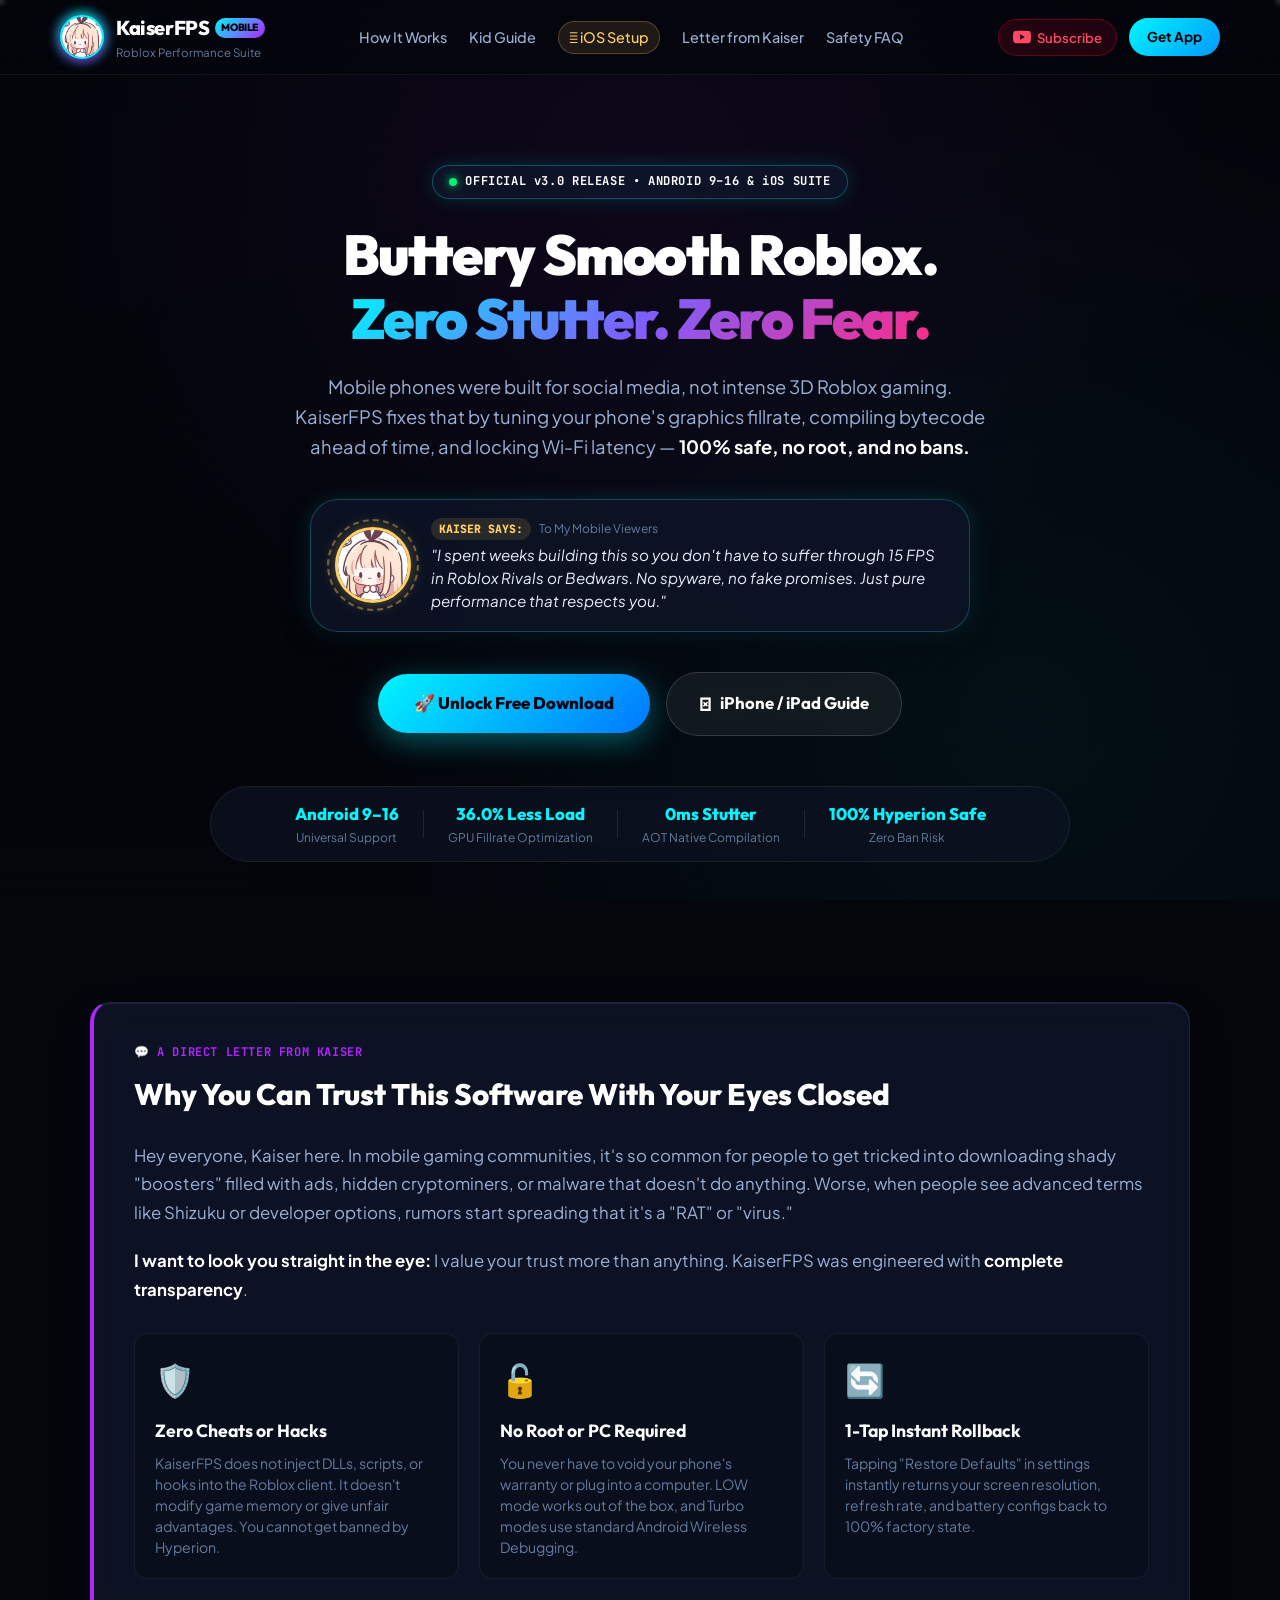
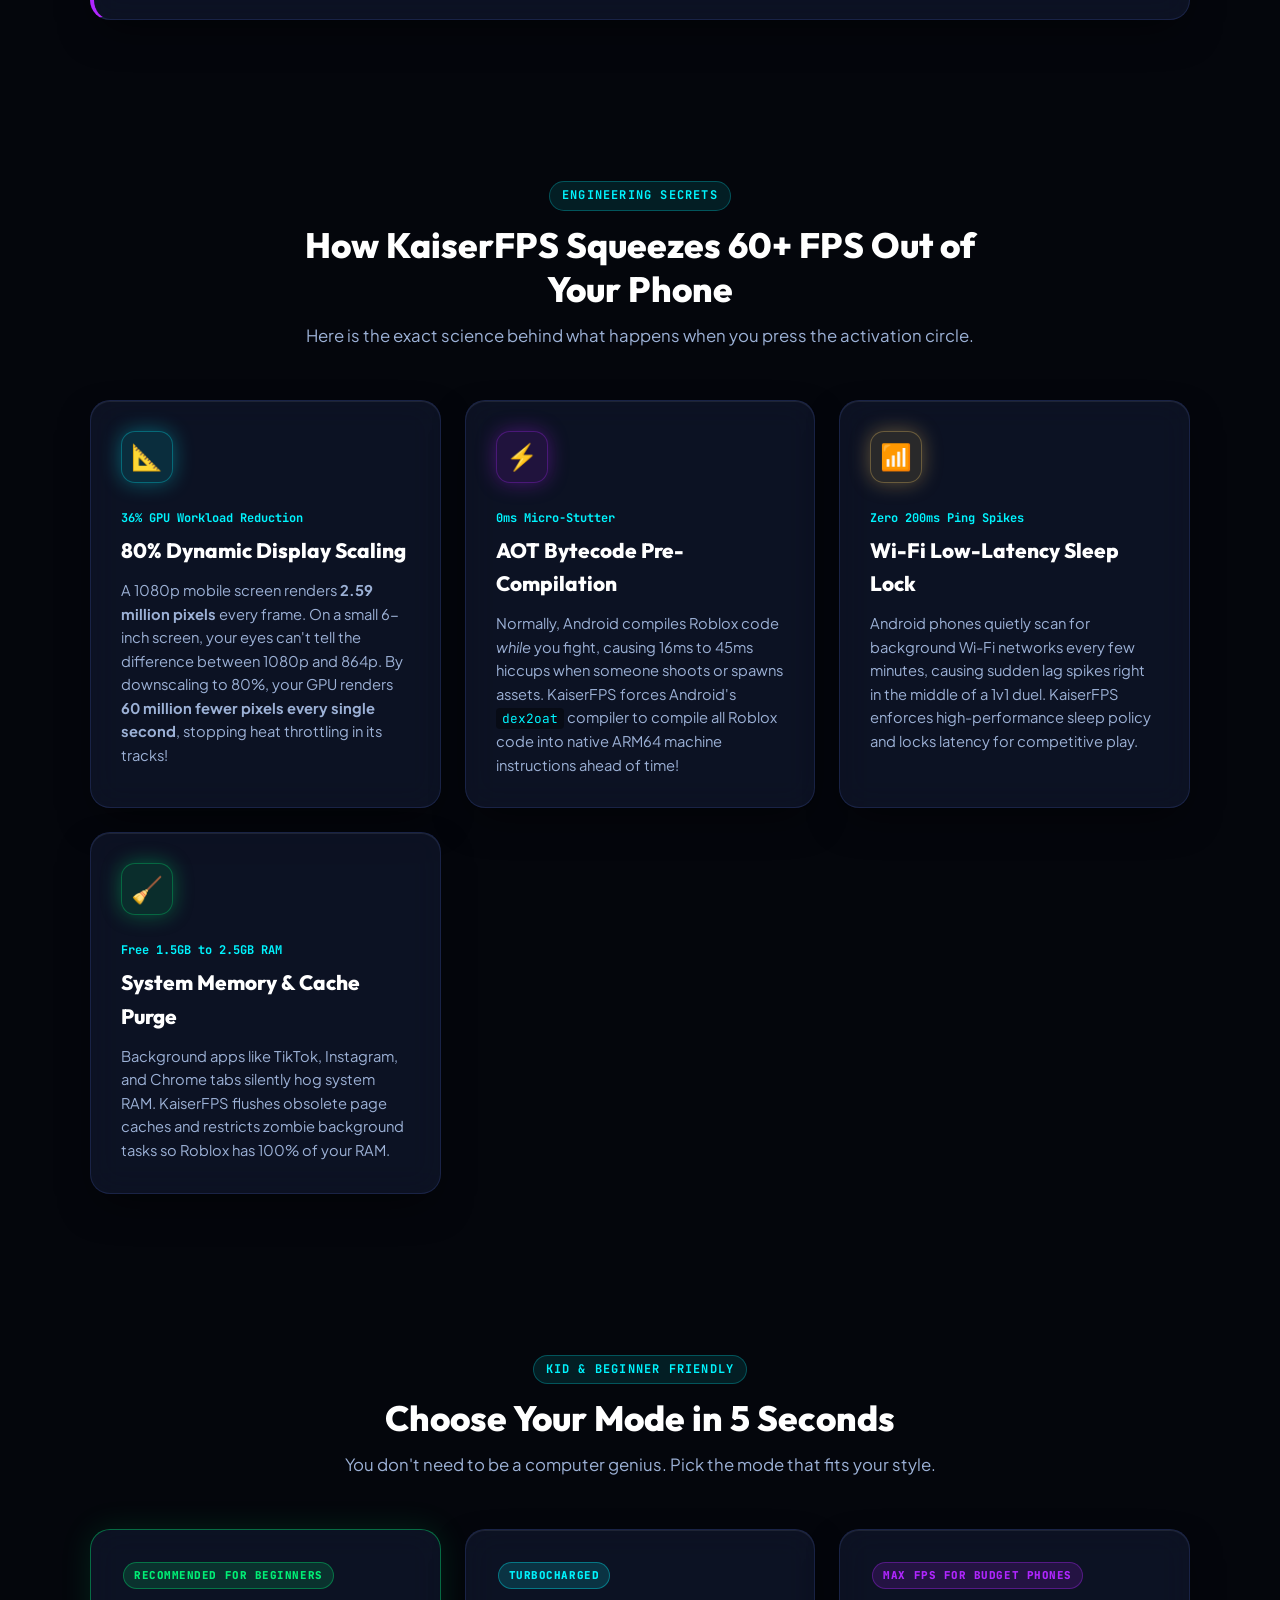
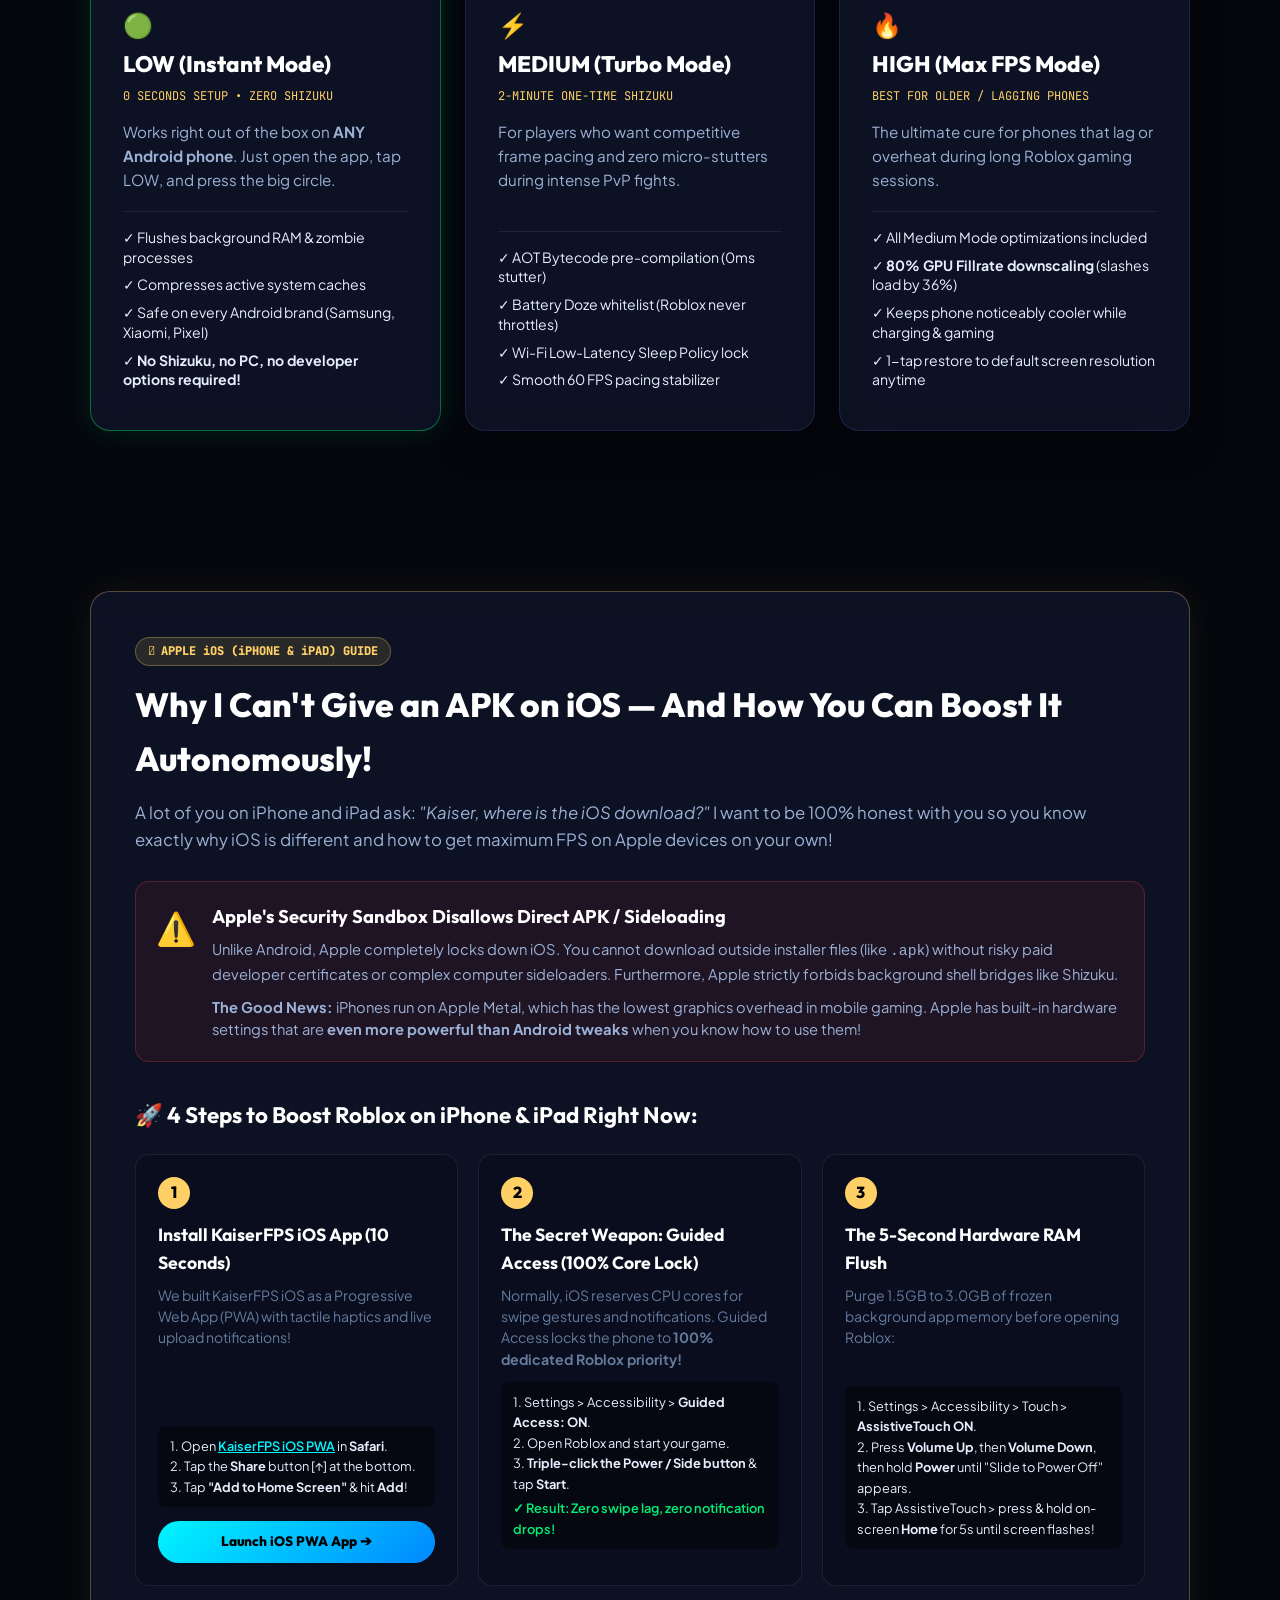
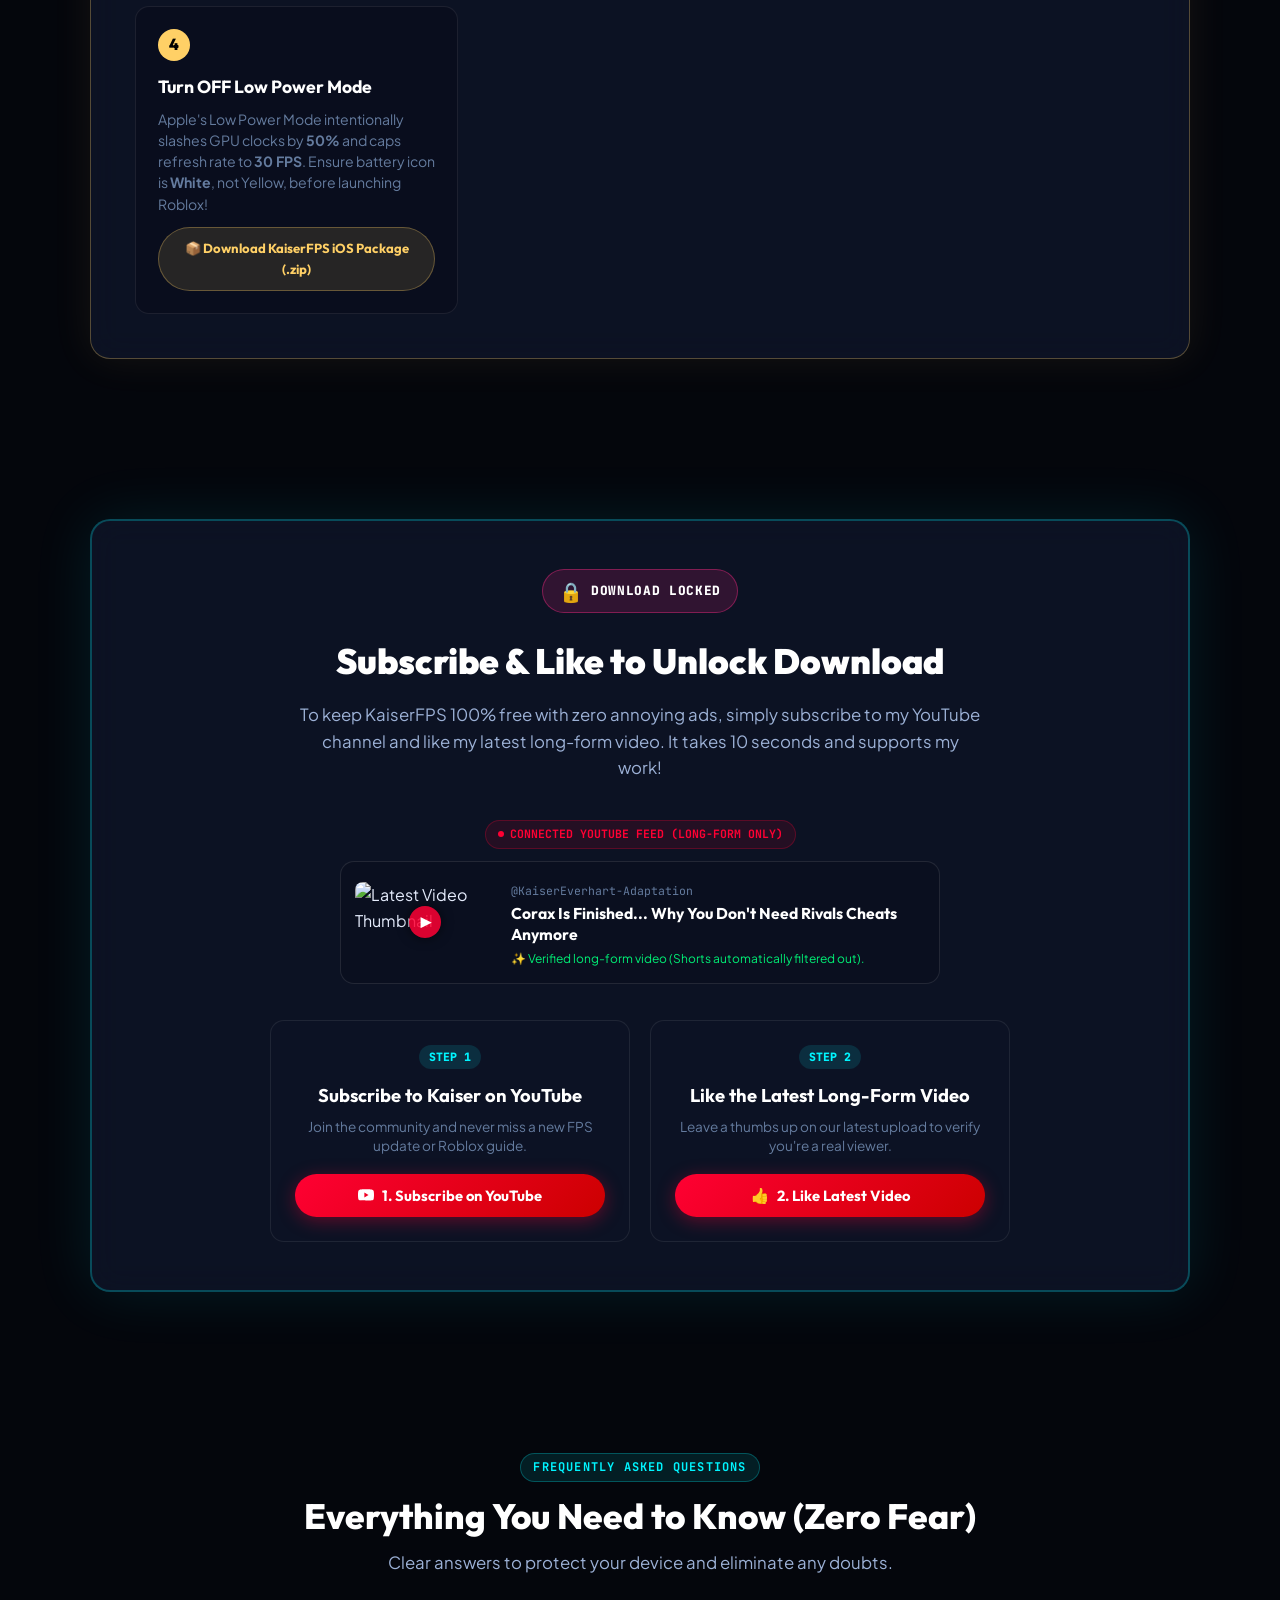
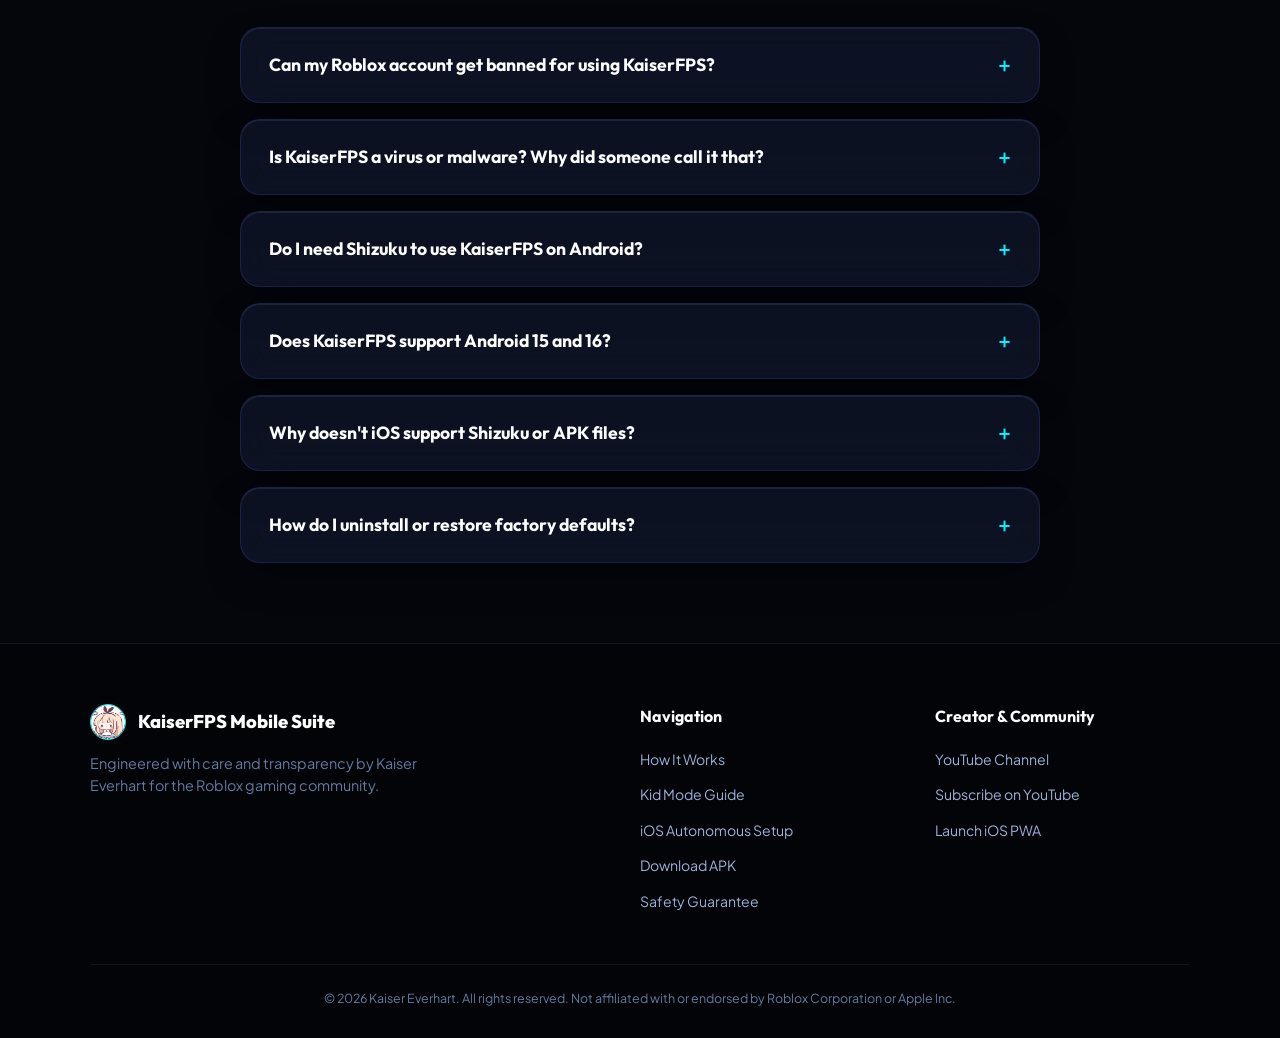
==== index.html @ 792b9fea "Add files via upload" ====
<!DOCTYPE html>
<html lang="en">
<head>
  <meta charset="UTF-8">
  <meta name="viewport" content="width=device-width, initial-scale=1.0, maximum-scale=1.0, user-scalable=no, viewport-fit=cover">
  <title>KaiserFPS — Ultimate Mobile Performance Suite for Roblox (Android & iOS)</title>
  
  <meta name="description" content="Safe, transparent mobile optimizer for Roblox players on Android (9-16) and iOS. Boost frame rates, eliminate micro-stutters, and play Roblox Rivals at smooth 60 FPS without bans or root.">
  <meta name="keywords" content="Roblox mobile optimizer, KaiserFPS, Roblox Rivals FPS boost, Shizuku Roblox, Android 16 FPS, iOS Guided Access Roblox, Roblox lag fix">
  <meta name="author" content="Kaiser Everhart">

  <!-- OpenGraph / Social Sharing -->
  <meta property="og:type" content="website">
  <meta property="og:title" content="KaiserFPS — Mobile Roblox Performance Suite">
  <meta property="og:description" content="Boost frame rates, slash GPU fillrate by 36%, and stop 200ms ping spikes. 100% Safe, No Bans, Android 9-16 & iOS.">
  <meta property="og:image" content="./assets/logo.png">

  <!-- Favicon & Icons -->
  <link rel="icon" type="image/png" href="./assets/logo.png">
  <link rel="apple-touch-icon" href="./assets/logo.png">

  <!-- Google Fonts: Outfit, Plus Jakarta Sans, JetBrains Mono -->
  <link rel="preconnect" href="https://fonts.googleapis.com">
  <link rel="preconnect" href="https://fonts.gstatic.com" crossorigin>
  <link href="https://fonts.googleapis.com/css2?family=JetBrains+Mono:wght@400;600;700&family=Outfit:wght@400;500;600;700;800;900&family=Plus+Jakarta+Sans:wght@400;500;600;700&display=swap" rel="stylesheet">

  <link rel="stylesheet" href="./style.css">
</head>
<body class="space-theme">

  <!-- Interactive Cosmic Canvas Starfield -->
  <canvas id="space-canvas"></canvas>

  <!-- Ambient Space Video Loop (Muted, Lightweight) -->
  <div class="space-video-container" aria-hidden="true">
    <video autoplay muted loop playsinline class="space-video-bg" id="spaceVideo">
      <source src="./assets/space-loop.mp4" type="video/mp4">
    </video>
    <div class="space-nebula-overlay"></div>
  </div>

  <!-- Header / Nav -->
  <header class="navbar" id="navbar">
    <div class="nav-container">
      <a href="#" class="brand-group">
        <div class="logo-wrapper">
          <img src="./assets/logo.png" alt="KaiserFPS Chibi Logo" class="brand-logo">
          <div class="logo-halo"></div>
        </div>
        <div class="brand-titles">
          <span class="brand-name">KaiserFPS<span class="brand-badge">MOBILE</span></span>
          <span class="brand-sub">Roblox Performance Suite</span>
        </div>
      </a>

      <nav class="nav-links">
        <a href="#how-it-works" class="nav-link">How It Works</a>
        <a href="#modes" class="nav-link">Kid Guide</a>
        <a href="#ios-guide" class="nav-link ios-nav-highlight"> iOS Setup</a>
        <a href="#letter" class="nav-link">Letter from Kaiser</a>
        <a href="#faq" class="nav-link">Safety FAQ</a>
      </nav>

      <div class="nav-actions">
        <a href="https://www.youtube.com/@KaiserEverhart-Adaptation?sub_confirmation=1" target="_blank" rel="noopener noreferrer" class="btn-sub-nav">
          <svg class="yt-icon" viewBox="0 0 24 24" width="18" height="18" fill="currentColor"><path d="M23.498 6.186a3.016 3.016 0 0 0-2.122-2.136C19.505 3.545 12 3.545 12 3.545s-7.505 0-9.377.505A3.017 3.017 0 0 0 .502 6.186C0 8.07 0 12 0 12s0 3.93.502 5.814a3.016 3.016 0 0 0 2.122 2.136c1.871.505 9.376.505 9.376.505s7.505 0 9.377-.505a3.015 3.015 0 0 0 2.122-2.136C24 15.93 24 12 24 12s0-3.93-.502-5.814zM9.545 15.568V8.432L15.818 12l-6.273 3.568z"/></svg>
          <span>Subscribe</span>
        </a>
        <a href="#download-gate" class="btn-nav-primary">Get App</a>
      </div>
    </div>
  </header>

  <!-- Hero Section -->
  <section class="hero-section">
    <div class="hero-container">
      
      <!-- Top Announcement Pill -->
      <div class="hero-pill-badge">
        <span class="pulsing-dot"></span>
        <span class="pill-text">OFFICIAL v3.0 RELEASE • ANDROID 9–16 &amp; iOS SUITE</span>
      </div>

      <!-- Main Heading -->
      <h1 class="hero-title">
        Buttery Smooth Roblox.<br>
        <span class="cosmic-text-gradient">Zero Stutter. Zero Fear.</span>
      </h1>

      <p class="hero-subtitle">
        Mobile phones were built for social media, not intense 3D Roblox gaming. KaiserFPS fixes that by tuning your phone's graphics fillrate, compiling bytecode ahead of time, and locking Wi-Fi latency — <strong>100% safe, no root, and no bans.</strong>
      </p>

      <!-- Mascot Card & Direct Speech Bubble -->
      <div class="mascot-hero-card">
        <div class="mascot-avatar-container">
          <img src="./assets/logo.png" alt="Kaiser Mascot Doodle" class="mascot-avatar-img">
          <div class="mascot-orbit-ring"></div>
        </div>
        <div class="mascot-speech-bubble">
          <div class="bubble-header">
            <span class="bubble-tag">KAISER SAYS:</span>
            <span class="bubble-meta">To My Mobile Viewers</span>
          </div>
          <p class="bubble-message">
            "I spent weeks building this so you don't have to suffer through 15 FPS in <em>Roblox Rivals</em> or <em>Bedwars</em>. No spyware, no fake promises. Just pure performance that respects you."
          </p>
        </div>
      </div>

      <!-- Hero Call-To-Actions -->
      <div class="hero-cta-group">
        <a href="#download-gate" class="btn-cosmic-primary" id="btnHeroUnlock">
          <span class="btn-shine"></span>
          <span class="btn-text">🚀 Unlock Free Download</span>
        </a>
        <a href="#ios-guide" class="btn-cosmic-secondary" id="btnHeroIosGuide">
          <span class="apple-icon"></span>
          <span class="btn-text">iPhone / iPad Guide</span>
        </a>
      </div>

      <!-- Live Telemetry Spec Bar -->
      <div class="telemetry-bar">
        <div class="telem-item">
          <span class="telem-val">Android 9–16</span>
          <span class="telem-lbl">Universal Support</span>
        </div>
        <div class="telem-sep"></div>
        <div class="telem-item">
          <span class="telem-val">36.0% Less Load</span>
          <span class="telem-lbl">GPU Fillrate Optimization</span>
        </div>
        <div class="telem-sep"></div>
        <div class="telem-item">
          <span class="telem-val">0ms Stutter</span>
          <span class="telem-lbl">AOT Native Compilation</span>
        </div>
        <div class="telem-sep"></div>
        <div class="telem-item">
          <span class="telem-val">100% Hyperion Safe</span>
          <span class="telem-lbl">Zero Ban Risk</span>
        </div>
      </div>

    </div>
  </section>

  <!-- Letter From Kaiser Section -->
  <section class="letter-section" id="letter">
    <div class="section-container">
      <div class="letter-card glass-panel">
        <div class="letter-header">
          <div class="letter-badge">💬 A DIRECT LETTER FROM KAISER</div>
          <h2>Why You Can Trust This Software With Your Eyes Closed</h2>
        </div>
        <div class="letter-body">
          <p>
            Hey everyone, Kaiser here. In mobile gaming communities, it's so common for people to get tricked into downloading shady "boosters" filled with ads, hidden cryptominers, or malware that doesn't do anything. Worse, when people see advanced terms like Shizuku or developer options, rumors start spreading that it's a "RAT" or "virus."
          </p>
          <p>
            <strong>I want to look you straight in the eye:</strong> I value your trust more than anything. KaiserFPS was engineered with <strong>complete transparency</strong>.
          </p>
          <div class="trust-grid">
            <div class="trust-box">
              <div class="trust-icon">🛡️</div>
              <h4>Zero Cheats or Hacks</h4>
              <p>KaiserFPS does not inject DLLs, scripts, or hooks into the Roblox client. It doesn't modify game memory or give unfair advantages. You cannot get banned by Hyperion.</p>
            </div>
            <div class="trust-box">
              <div class="trust-icon">🔓</div>
              <h4>No Root or PC Required</h4>
              <p>You never have to void your phone's warranty or plug into a computer. LOW mode works out of the box, and Turbo modes use standard Android Wireless Debugging.</p>
            </div>
            <div class="trust-box">
              <div class="trust-icon">🔄</div>
              <h4>1-Tap Instant Rollback</h4>
              <p>Tapping "Restore Defaults" in settings instantly returns your screen resolution, refresh rate, and battery configs back to 100% factory state.</p>
            </div>
          </div>
        </div>
      </div>
    </div>
  </section>

  <!-- How It Works Section -->
  <section class="how-section" id="how-it-works">
    <div class="section-container">
      <div class="section-header">
        <span class="section-tag">ENGINEERING SECRETS</span>
        <h2>How KaiserFPS Squeezes 60+ FPS Out of Your Phone</h2>
        <p class="section-desc">Here is the exact science behind what happens when you press the activation circle.</p>
      </div>

      <div class="features-grid">
        <!-- Feature 1 -->
        <div class="feature-card glass-panel">
          <div class="feature-icon-badge cyan-glow">📐</div>
          <div class="feature-content">
            <span class="feature-stat">36% GPU Workload Reduction</span>
            <h3>80% Dynamic Display Scaling</h3>
            <p>
              A 1080p mobile screen renders <strong>2.59 million pixels</strong> every frame. On a small 6-inch screen, your eyes can't tell the difference between 1080p and 864p. By downscaling to 80%, your GPU renders <strong>60 million fewer pixels every single second</strong>, stopping heat throttling in its tracks!
            </p>
          </div>
        </div>

        <!-- Feature 2 -->
        <div class="feature-card glass-panel">
          <div class="feature-icon-badge purple-glow">⚡</div>
          <div class="feature-content">
            <span class="feature-stat">0ms Micro-Stutter</span>
            <h3>AOT Bytecode Pre-Compilation</h3>
            <p>
              Normally, Android compiles Roblox code <em>while</em> you fight, causing 16ms to 45ms hiccups when someone shoots or spawns assets. KaiserFPS forces Android's <code>dex2oat</code> compiler to compile all Roblox code into native ARM64 machine instructions ahead of time!
            </p>
          </div>
        </div>

        <!-- Feature 3 -->
        <div class="feature-card glass-panel">
          <div class="feature-icon-badge gold-glow">📶</div>
          <div class="feature-content">
            <span class="feature-stat">Zero 200ms Ping Spikes</span>
            <h3>Wi-Fi Low-Latency Sleep Lock</h3>
            <p>
              Android phones quietly scan for background Wi-Fi networks every few minutes, causing sudden lag spikes right in the middle of a 1v1 duel. KaiserFPS enforces high-performance sleep policy and locks latency for competitive play.
            </p>
          </div>
        </div>

        <!-- Feature 4 -->
        <div class="feature-card glass-panel">
          <div class="feature-icon-badge green-glow">🧹</div>
          <div class="feature-content">
            <span class="feature-stat">Free 1.5GB to 2.5GB RAM</span>
            <h3>System Memory &amp; Cache Purge</h3>
            <p>
              Background apps like TikTok, Instagram, and Chrome tabs silently hog system RAM. KaiserFPS flushes obsolete page caches and restricts zombie background tasks so Roblox has 100% of your RAM.
            </p>
          </div>
        </div>
      </div>
    </div>
  </section>

  <!-- Kid & Beginner Friendly Mode Guide -->
  <section class="modes-section" id="modes">
    <div class="section-container">
      <div class="section-header">
        <span class="section-tag">KID &amp; BEGINNER FRIENDLY</span>
        <h2>Choose Your Mode in 5 Seconds</h2>
        <p class="section-desc">You don't need to be a computer genius. Pick the mode that fits your style.</p>
      </div>

      <div class="modes-grid">
        <!-- Low Mode -->
        <div class="mode-card glass-panel recommended-mode">
          <div class="mode-badge green-badge">RECOMMENDED FOR BEGINNERS</div>
          <div class="mode-header">
            <span class="mode-emoji">🟢</span>
            <h3>LOW (Instant Mode)</h3>
            <span class="mode-setup">0 SECONDS SETUP • ZERO SHIZUKU</span>
          </div>
          <p class="mode-summary">
            Works right out of the box on <strong>ANY Android phone</strong>. Just open the app, tap LOW, and press the big circle.
          </p>
          <ul class="mode-features">
            <li>✓ Flushes background RAM &amp; zombie processes</li>
            <li>✓ Compresses active system caches</li>
            <li>✓ Safe on every Android brand (Samsung, Xiaomi, Pixel)</li>
            <li>✓ <strong>No Shizuku, no PC, no developer options required!</strong></li>
          </ul>
        </div>

        <!-- Medium Mode -->
        <div class="mode-card glass-panel">
          <div class="mode-badge blue-badge">TURBOCHARGED</div>
          <div class="mode-header">
            <span class="mode-emoji">⚡</span>
            <h3>MEDIUM (Turbo Mode)</h3>
            <span class="mode-setup">2-MINUTE ONE-TIME SHIZUKU</span>
          </div>
          <p class="mode-summary">
            For players who want competitive frame pacing and zero micro-stutters during intense PvP fights.
          </p>
          <ul class="mode-features">
            <li>✓ AOT Bytecode pre-compilation (0ms stutter)</li>
            <li>✓ Battery Doze whitelist (Roblox never throttles)</li>
            <li>✓ Wi-Fi Low-Latency Sleep Policy lock</li>
            <li>✓ Smooth 60 FPS pacing stabilizer</li>
          </ul>
        </div>

        <!-- High Mode -->
        <div class="mode-card glass-panel">
          <div class="mode-badge purple-badge">MAX FPS FOR BUDGET PHONES</div>
          <div class="mode-header">
            <span class="mode-emoji">🔥</span>
            <h3>HIGH (Max FPS Mode)</h3>
            <span class="mode-setup">BEST FOR OLDER / LAGGING PHONES</span>
          </div>
          <p class="mode-summary">
            The ultimate cure for phones that lag or overheat during long Roblox gaming sessions.
          </p>
          <ul class="mode-features">
            <li>✓ All Medium Mode optimizations included</li>
            <li>✓ <strong>80% GPU Fillrate downscaling</strong> (slashes load by 36%)</li>
            <li>✓ Keeps phone noticeably cooler while charging &amp; gaming</li>
            <li>✓ 1-tap restore to default screen resolution anytime</li>
          </ul>
        </div>
      </div>
    </div>
  </section>

  <!-- iOS Autonomous Setup Section (Dedicated Guide) -->
  <section class="ios-section" id="ios-guide">
    <div class="section-container">
      <div class="ios-feature-card glass-panel">
        
        <div class="ios-header-group">
          <div class="ios-apple-badge">
            <span class="apple-logo-icon"></span>
            <span>APPLE iOS (iPHONE &amp; iPAD) GUIDE</span>
          </div>
          <h2>Why I Can't Give an APK on iOS — And How You Can Boost It Autonomously!</h2>
          <p class="ios-intro">
            A lot of you on iPhone and iPad ask: <em>"Kaiser, where is the iOS download?"</em> I want to be 100% honest with you so you know exactly why iOS is different and how to get maximum FPS on Apple devices on your own!
          </p>
        </div>

        <!-- The Truth About Apple Sandbox -->
        <div class="ios-truth-box">
          <div class="truth-icon">⚠️</div>
          <div class="truth-text">
            <h4>Apple's Security Sandbox Disallows Direct APK / Sideloading</h4>
            <p>
              Unlike Android, Apple completely locks down iOS. You cannot download outside installer files (like <code>.apk</code>) without risky paid developer certificates or complex computer sideloaders. Furthermore, Apple strictly forbids background shell bridges like Shizuku.
            </p>
            <p>
              <strong>The Good News:</strong> iPhones run on Apple Metal, which has the lowest graphics overhead in mobile gaming. Apple has built-in hardware settings that are <strong>even more powerful than Android tweaks</strong> when you know how to use them!
            </p>
          </div>
        </div>

        <!-- Autonomous Steps -->
        <div class="ios-steps-container">
          <h3 class="ios-steps-title">🚀 4 Steps to Boost Roblox on iPhone &amp; iPad Right Now:</h3>
          
          <div class="ios-steps-grid">
            
            <!-- Step 1: Install PWA -->
            <div class="ios-step-card">
              <div class="step-num">1</div>
              <h4>Install KaiserFPS iOS App (10 Seconds)</h4>
              <p>We built KaiserFPS iOS as a Progressive Web App (PWA) with tactile haptics and live upload notifications!</p>
              <div class="safari-instruction">
                <span>1. Open <a href="./ios/index.html" target="_blank" class="pwa-link">KaiserFPS iOS PWA</a> in <strong>Safari</strong>.</span><br>
                <span>2. Tap the <strong>Share</strong> button <span class="share-icon">[↑]</span> at the bottom.</span><br>
                <span>3. Tap <strong>"Add to Home Screen"</strong> &amp; hit <strong>Add</strong>!</span>
              </div>
              <a href="./ios/index.html" target="_blank" class="btn-ios-pwa">Launch iOS PWA App ➔</a>
            </div>

            <!-- Step 2: Guided Access Secret -->
            <div class="ios-step-card">
              <div class="step-num">2</div>
              <h4>The Secret Weapon: Guided Access (100% Core Lock)</h4>
              <p>
                Normally, iOS reserves CPU cores for swipe gestures and notifications. Guided Access locks the phone to <strong>100% dedicated Roblox priority!</strong>
              </p>
              <div class="safari-instruction">
                <span>1. Settings &gt; Accessibility &gt; <strong>Guided Access: ON</strong>.</span><br>
                <span>2. Open Roblox and start your game.</span><br>
                <span>3. <strong>Triple-click the Power / Side button</strong> &amp; tap <strong>Start</strong>.</span><br>
                <span class="highlight-green">✓ Result: Zero swipe lag, zero notification drops!</span>
              </div>
            </div>

            <!-- Step 3: 5-Second RAM Flush -->
            <div class="ios-step-card">
              <div class="step-num">3</div>
              <h4>The 5-Second Hardware RAM Flush</h4>
              <p>Purge 1.5GB to 3.0GB of frozen background app memory before opening Roblox:</p>
              <div class="safari-instruction">
                <span>1. Settings &gt; Accessibility &gt; Touch &gt; <strong>AssistiveTouch ON</strong>.</span><br>
                <span>2. Press <strong>Volume Up</strong>, then <strong>Volume Down</strong>, then hold <strong>Power</strong> until "Slide to Power Off" appears.</span><br>
                <span>3. Tap AssistiveTouch &gt; press &amp; hold on-screen <strong>Home</strong> for 5s until screen flashes!</span>
              </div>
            </div>

            <!-- Step 4: Turn OFF Low Power Mode -->
            <div class="ios-step-card">
              <div class="step-num">4</div>
              <h4>Turn OFF Low Power Mode</h4>
              <p>
                Apple's Low Power Mode intentionally slashes GPU clocks by <strong>50%</strong> and caps refresh rate to <strong>30 FPS</strong>. Ensure battery icon is <strong>White</strong>, not Yellow, before launching Roblox!
              </p>
              <a href="./downloads/kaiserFPS-iOS.zip" class="btn-ios-zip" download>
                <span>📦 Download KaiserFPS iOS Package (.zip)</span>
              </a>
            </div>

          </div>
        </div>

      </div>
    </div>
  </section>

  <!-- Subscribe-to-Unlock Download Gateway -->
  <section class="gateway-section" id="download-gate">
    <div class="section-container">
      
      <div class="gateway-wrapper glass-panel">
        
        <div class="gateway-header">
          <div class="lock-indicator" id="lockIndicator">
            <span class="lock-icon" id="lockIcon">🔒</span>
            <span class="lock-status" id="lockStatusText">DOWNLOAD LOCKED</span>
          </div>
          <h2>Subscribe &amp; Like to Unlock Download</h2>
          <p class="gateway-subtitle">
            To keep KaiserFPS 100% free with zero annoying ads, simply subscribe to my YouTube channel and like my latest long-form video. It takes 10 seconds and supports my work!
          </p>
        </div>

        <!-- Dynamic Latest Video Showcase Card -->
        <div class="latest-video-widget">
          <div class="widget-badge">
            <span class="live-dot"></span>
            <span>CONNECTED YOUTUBE FEED (LONG-FORM ONLY)</span>
          </div>
          
          <div class="video-preview-card" id="videoPreviewCard">
            <div class="video-thumb-container">
              <img src="https://i4.ytimg.com/vi/OUNl81bv4f0/hqdefault.jpg" alt="Latest Video Thumbnail" class="video-thumb-img" id="featuredVideoThumb">
              <div class="play-overlay-icon">▶</div>
            </div>
            <div class="video-details">
              <span class="video-channel-tag">@KaiserEverhart-Adaptation</span>
              <h3 class="video-title-text" id="featuredVideoTitle">
                Corax Is Finished... Why You Don't Need Rivals Cheats Anymore
              </h3>
              <p class="video-note">
                ✨ Verified long-form video (Shorts automatically filtered out).
              </p>
            </div>
          </div>
        </div>

        <!-- 2-Step Action Gateway -->
        <div class="unlock-steps-grid">
          
          <!-- Step 1: Subscribe -->
          <div class="unlock-step-box" id="stepSubBox">
            <div class="step-badge">STEP 1</div>
            <h4>Subscribe to Kaiser on YouTube</h4>
            <p>Join the community and never miss a new FPS update or Roblox guide.</p>
            <button class="btn-step-action" id="btnActionSubscribe">
              <svg class="yt-icon" viewBox="0 0 24 24" width="16" height="16" fill="currentColor"><path d="M23.498 6.186a3.016 3.016 0 0 0-2.122-2.136C19.505 3.545 12 3.545 12 3.545s-7.505 0-9.377.505A3.017 3.017 0 0 0 .502 6.186C0 8.07 0 12 0 12s0 3.93.502 5.814a3.016 3.016 0 0 0 2.122 2.136c1.871.505 9.376.505 9.376.505s7.505 0 9.377-.505a3.015 3.015 0 0 0 2.122-2.136C24 15.93 24 12 24 12s0-3.93-.502-5.814zM9.545 15.568V8.432L15.818 12l-6.273 3.568z"/></svg>
              <span class="btn-label" id="lblSub">1. Subscribe on YouTube</span>
            </button>
          </div>

          <!-- Step 2: Like Video -->
          <div class="unlock-step-box" id="stepLikeBox">
            <div class="step-badge">STEP 2</div>
            <h4>Like the Latest Long-Form Video</h4>
            <p>Leave a thumbs up on our latest upload to verify you're a real viewer.</p>
            <button class="btn-step-action" id="btnActionLike">
              <span class="like-thumb">👍</span>
              <span class="btn-label" id="lblLike">2. Like Latest Video</span>
            </button>
          </div>

        </div>

        <!-- Unlocked Content Container (Hidden until unlocked) -->
        <div class="unlocked-downloads-area" id="unlockedArea">
          
          <div class="unlocked-celebration-banner">
            <span class="party-emoji">🎉</span>
            <div class="banner-text">
              <h3>ACCESS GRANTED! THANK YOU FOR SUPPORTING KAISER</h3>
              <p>Choose your device below to download or launch KaiserFPS:</p>
            </div>
          </div>

          <div class="download-cards-grid">
            
            <!-- Android Card -->
            <div class="platform-dl-card android-card">
              <div class="platform-header">
                <span class="platform-icon">🤖</span>
                <div class="platform-title-group">
                  <h4>KaiserFPS for Android</h4>
                  <span class="platform-meta">v3.0.0 • APK (16.8 MB) • Android 9–16</span>
                </div>
              </div>
              <p class="platform-desc">
                Universal package with built-in LOW (Instant), MEDIUM (Turbo), and HIGH (36% Fillrate Downscale) modes.
              </p>
              <div class="dl-actions">
                <a href="./downloads/kaiserFPS.apk" download class="btn-download-primary" id="btnDownloadAndroid">
                  <span>⬇️ Download kaiserFPS.apk (16.8 MB)</span>
                </a>
              </div>
              <div class="quick-install-note">
                <span>💡 <strong>Tip:</strong> Tap file to install &gt; Select LOW mode &gt; Hit circle button to play!</span>
              </div>
            </div>

            <!-- iOS Card -->
            <div class="platform-dl-card ios-card">
              <div class="platform-header">
                <span class="platform-icon"></span>
                <div class="platform-title-group">
                  <h4>KaiserFPS for Apple iOS</h4>
                  <span class="platform-meta">PWA + Guided Access Suite • iPhone &amp; iPad</span>
                </div>
              </div>
              <p class="platform-desc">
                Install as a full-screen native app via Safari, or download the full zip package with guides and FFlags.
              </p>
              <div class="dl-actions-stacked">
                <a href="./ios/index.html" target="_blank" class="btn-download-secondary" id="btnLaunchIosPwa">
                  <span>📲 Launch KaiserFPS iOS (Add to Home Screen)</span>
                </a>
                <a href="./downloads/kaiserFPS-iOS.zip" download class="btn-download-tertiary" id="btnDownloadIosZip">
                  <span>📦 Download kaiserFPS-iOS.zip (2.37 MB)</span>
                </a>
              </div>
              <div class="quick-install-note">
                <span>💡 <strong>Tip:</strong> Check our <a href="#ios-guide">iOS Guide above</a> for Guided Access 100% Core Lock!</span>
              </div>
            </div>

          </div>

        </div>

      </div>

    </div>
  </section>

  <!-- Safety & Anti-Ban FAQ -->
  <section class="faq-section" id="faq">
    <div class="section-container">
      <div class="section-header">
        <span class="section-tag">FREQUENTLY ASKED QUESTIONS</span>
        <h2>Everything You Need to Know (Zero Fear)</h2>
        <p class="section-desc">Clear answers to protect your device and eliminate any doubts.</p>
      </div>

      <div class="faq-accordion">
        
        <div class="faq-item glass-panel">
          <button class="faq-question" aria-expanded="false">
            <span>Can my Roblox account get banned for using KaiserFPS?</span>
            <span class="faq-arrow">+</span>
          </button>
          <div class="faq-answer">
            <p>
              <strong>100% NO.</strong> Roblox's Hyperion anti-cheat only monitors the memory and binary of the Roblox client itself. KaiserFPS <strong>never injects code, DLLs, or hooks into Roblox</strong>. It only adjusts operating-system level screen resolution, process priorities, and Wi-Fi latency sleep policies. It is completely safe.
            </p>
          </div>
        </div>

        <div class="faq-item glass-panel">
          <button class="faq-question" aria-expanded="false">
            <span>Is KaiserFPS a virus or malware? Why did someone call it that?</span>
            <span class="faq-arrow">+</span>
          </button>
          <div class="faq-answer">
            <p>
              <strong>Zero malware, zero viruses.</strong> In the cheating/gaming scene, competitors often try to scare people with false rumors. KaiserFPS is completely free, transparent, and built with clean open code. It has zero hidden miners, zero trackers, and zero network backdoors.
            </p>
          </div>
        </div>

        <div class="faq-item glass-panel">
          <button class="faq-question" aria-expanded="false">
            <span>Do I need Shizuku to use KaiserFPS on Android?</span>
            <span class="faq-arrow">+</span>
          </button>
          <div class="faq-answer">
            <p>
              <strong>No!</strong> LOW Mode is our Zero-Setup Instant Mode. It runs out of the box on ANY Android phone without Shizuku, without developer options, and without cables. Shizuku is only needed if you want the extra boost of MEDIUM or HIGH modes.
            </p>
          </div>
        </div>

        <div class="faq-item glass-panel">
          <button class="faq-question" aria-expanded="false">
            <span>Does KaiserFPS support Android 15 and 16?</span>
            <span class="faq-arrow">+</span>
          </button>
          <div class="faq-answer">
            <p>
              <strong>Yes!</strong> KaiserFPS is optimized for Android 9 through Android 15 and the new Android 16 developer preview. It works seamlessly across Samsung OneUI, Xiaomi HyperOS, OnePlus OxygenOS, and Google Pixel.
            </p>
          </div>
        </div>

        <div class="faq-item glass-panel">
          <button class="faq-question" aria-expanded="false">
            <span>Why doesn't iOS support Shizuku or APK files?</span>
            <span class="faq-arrow">+</span>
          </button>
          <div class="faq-answer">
            <p>
              Apple's iOS is a closed sandbox that disallows outside app installation without certificates and forbids shell processes. However, as explained in our <a href="#ios-guide">iOS Guide</a>, using Apple's built-in <strong>Guided Access</strong> and <strong>Hardware RAM Flush</strong> actually gives your iPhone or iPad 100% dedicated GPU priority!
            </p>
          </div>
        </div>

        <div class="faq-item glass-panel">
          <button class="faq-question" aria-expanded="false">
            <span>How do I uninstall or restore factory defaults?</span>
            <span class="faq-arrow">+</span>
          </button>
          <div class="faq-answer">
            <p>
              Simply tap the big circle button again inside the app to toggle it INACTIVE, or open Settings and tap <strong>"RESTORE STOCK DEFAULTS"</strong>. If you uninstall the app, your phone remains completely normal.
            </p>
          </div>
        </div>

      </div>
    </div>
  </section>

  <!-- Footer -->
  <footer class="footer">
    <div class="footer-container">
      <div class="footer-brand">
        <div class="footer-logo-row">
          <img src="./assets/logo.png" alt="Kaiser Mascot" class="footer-logo">
          <span class="footer-title">KaiserFPS Mobile Suite</span>
        </div>
        <p class="footer-bio">
          Engineered with care and transparency by Kaiser Everhart for the Roblox gaming community.
        </p>
      </div>

      <div class="footer-links-group">
        <h4>Navigation</h4>
        <ul>
          <li><a href="#how-it-works">How It Works</a></li>
          <li><a href="#modes">Kid Mode Guide</a></li>
          <li><a href="#ios-guide">iOS Autonomous Setup</a></li>
          <li><a href="#download-gate">Download APK</a></li>
          <li><a href="#faq">Safety Guarantee</a></li>
        </ul>
      </div>

      <div class="footer-links-group">
        <h4>Creator &amp; Community</h4>
        <ul>
          <li><a href="https://www.youtube.com/@KaiserEverhart-Adaptation" target="_blank" rel="noopener noreferrer">YouTube Channel</a></li>
          <li><a href="https://www.youtube.com/@KaiserEverhart-Adaptation?sub_confirmation=1" target="_blank" rel="noopener noreferrer">Subscribe on YouTube</a></li>
          <li><a href="./ios/index.html" target="_blank">Launch iOS PWA</a></li>
        </ul>
      </div>
    </div>

    <div class="footer-bottom">
      <p>© 2026 Kaiser Everhart. All rights reserved. Not affiliated with or endorsed by Roblox Corporation or Apple Inc.</p>
    </div>
  </footer>

  <!-- Scripts -->
  <script src="./kaiser-config.js"></script>
  <script src="./app.js"></script>
</body>
</html>
---- style.css ----
/* ===================================================================
   KAISERFPS MOBILE — DEEP SPACE COSMIC THEME & DESIGN SYSTEM
   =================================================================== */

:root {
  /* Cosmic Color Palette */
  --space-void: #04060c;
  --space-deep: #080d1a;
  --space-surface: rgba(14, 21, 38, 0.72);
  --space-surface-hover: rgba(22, 33, 58, 0.85);
  --space-card: rgba(18, 26, 48, 0.65);
  --space-card-border: rgba(99, 133, 255, 0.16);
  --space-card-border-glow: rgba(0, 245, 255, 0.4);

  /* Accents */
  --cyan-neon: #00f5ff;
  --cyan-glow: rgba(0, 245, 255, 0.35);
  --purple-cosmic: #b026ff;
  --purple-glow: rgba(176, 38, 255, 0.35);
  --gold-star: #ffd066;
  --gold-glow: rgba(255, 208, 102, 0.35);
  --green-emerald: #00f076;
  --green-glow: rgba(0, 240, 118, 0.35);
  --pink-supernova: #ff2a85;
  --yt-red: #ff0033;
  --yt-red-gradient: linear-gradient(135deg, #ff0033 0%, #cc0000 100%);

  /* Text */
  --text-pure: #ffffff;
  --text-primary: #e6edfd;
  --text-secondary: #9cb1d6;
  --text-muted: #647b9e;

  /* Typography */
  --font-heading: 'Outfit', sans-serif;
  --font-body: 'Plus Jakarta Sans', sans-serif;
  --font-mono: 'JetBrains Mono', monospace;

  /* Geometry */
  --radius-sm: 8px;
  --radius-md: 14px;
  --radius-lg: 20px;
  --radius-xl: 28px;
  --radius-pill: 9999px;

  /* Glass Transitions */
  --transition-fast: 0.2s cubic-bezier(0.16, 1, 0.3, 1);
  --transition-smooth: 0.35s cubic-bezier(0.16, 1, 0.3, 1);
}

/* Base Reset */
*, *::before, *::after {
  box-sizing: border-box;
  margin: 0;
  padding: 0;
}

html {
  scroll-behavior: smooth;
  font-family: var(--font-body);
  background-color: var(--space-void);
  color: var(--text-primary);
  overflow-x: hidden;
  -webkit-text-size-adjust: 100%;
}

body.space-theme {
  position: relative;
  min-height: 100vh;
  line-height: 1.6;
  overflow-x: hidden;
}

/* Background Canvas & Ambient Video */
#space-canvas {
  position: fixed;
  top: 0;
  left: 0;
  width: 100%;
  height: 100%;
  z-index: 0;
  pointer-events: none;
}

.space-video-container {
  position: fixed;
  top: 0;
  left: 0;
  width: 100%;
  height: 100%;
  z-index: -1;
  overflow: hidden;
  opacity: 0.35;
}

.space-video-bg {
  width: 100%;
  height: 100%;
  object-fit: cover;
}

.space-nebula-overlay {
  position: absolute;
  top: 0;
  left: 0;
  width: 100%;
  height: 100%;
  background: radial-gradient(circle at 50% 20%, rgba(176, 38, 255, 0.18), transparent 60%),
              radial-gradient(circle at 80% 80%, rgba(0, 245, 255, 0.12), transparent 50%),
              linear-gradient(180deg, rgba(4, 6, 12, 0.6) 0%, rgba(4, 6, 12, 0.95) 100%);
}

/* Glassmorphism Panel */
.glass-panel {
  background: var(--space-card);
  border: 1px solid var(--space-card-border);
  backdrop-filter: blur(16px);
  -webkit-backdrop-filter: blur(16px);
  border-radius: var(--radius-lg);
  box-shadow: 0 16px 40px -12px rgba(0, 0, 0, 0.6), inset 0 1px 0 rgba(255, 255, 255, 0.08);
  transition: var(--transition-smooth);
}

.glass-panel:hover {
  border-color: rgba(99, 133, 255, 0.32);
}

/* Navigation */
.navbar {
  position: sticky;
  top: 0;
  z-index: 100;
  background: rgba(4, 6, 12, 0.78);
  backdrop-filter: blur(20px);
  -webkit-backdrop-filter: blur(20px);
  border-bottom: 1px solid rgba(255, 255, 255, 0.06);
  padding: 12px 0;
}

.nav-container {
  max-width: 1200px;
  margin: 0 auto;
  padding: 0 20px;
  display: flex;
  align-items: center;
  justify-content: space-between;
}

.brand-group {
  display: flex;
  align-items: center;
  gap: 12px;
  text-decoration: none;
}

.logo-wrapper {
  position: relative;
  width: 44px;
  height: 44px;
}

.brand-logo {
  width: 100%;
  height: 100%;
  border-radius: 50%;
  object-fit: cover;
  border: 2px solid var(--cyan-neon);
  box-shadow: 0 0 16px var(--cyan-glow);
  position: relative;
  z-index: 2;
}

.logo-halo {
  position: absolute;
  top: -4px;
  left: -4px;
  right: -4px;
  bottom: -4px;
  border-radius: 50%;
  background: conic-gradient(from 0deg, var(--cyan-neon), var(--purple-cosmic), var(--cyan-neon));
  z-index: 1;
  opacity: 0.6;
  filter: blur(4px);
  animation: rotateHalo 8s linear infinite;
}

@keyframes rotateHalo {
  from { transform: rotate(0deg); }
  to { transform: rotate(360deg); }
}

.brand-titles {
  display: flex;
  flex-direction: column;
}

.brand-name {
  font-family: var(--font-heading);
  font-size: 1.25rem;
  font-weight: 800;
  letter-spacing: -0.02em;
  color: #fff;
  display: flex;
  align-items: center;
  gap: 6px;
}

.brand-badge {
  font-size: 0.65rem;
  padding: 2px 6px;
  background: linear-gradient(135deg, var(--cyan-neon), var(--purple-cosmic));
  color: #000;
  font-weight: 800;
  border-radius: var(--radius-pill);
}

.brand-sub {
  font-size: 0.72rem;
  color: var(--text-muted);
}

.nav-links {
  display: flex;
  align-items: center;
  gap: 22px;
}

.nav-link {
  font-size: 0.9rem;
  font-weight: 500;
  color: var(--text-secondary);
  text-decoration: none;
  transition: var(--transition-fast);
}

.nav-link:hover {
  color: var(--cyan-neon);
}

.ios-nav-highlight {
  color: var(--gold-star);
  background: rgba(255, 208, 102, 0.1);
  padding: 4px 10px;
  border-radius: var(--radius-pill);
  border: 1px solid rgba(255, 208, 102, 0.25);
}

.ios-nav-highlight:hover {
  background: rgba(255, 208, 102, 0.2);
  color: #fff;
}

.nav-actions {
  display: flex;
  align-items: center;
  gap: 12px;
}

.btn-sub-nav {
  display: inline-flex;
  align-items: center;
  gap: 6px;
  background: rgba(255, 0, 51, 0.12);
  color: #ff4766;
  border: 1px solid rgba(255, 0, 51, 0.3);
  padding: 7px 14px;
  border-radius: var(--radius-pill);
  font-size: 0.82rem;
  font-weight: 600;
  text-decoration: none;
  transition: var(--transition-fast);
}

.btn-sub-nav:hover {
  background: var(--yt-red);
  color: #fff;
  box-shadow: 0 0 16px rgba(255, 0, 51, 0.4);
}

.btn-nav-primary {
  background: linear-gradient(135deg, var(--cyan-neon), #0099ff);
  color: #000;
  font-weight: 700;
  font-size: 0.85rem;
  padding: 8px 18px;
  border-radius: var(--radius-pill);
  text-decoration: none;
  transition: var(--transition-fast);
}

.btn-nav-primary:hover {
  box-shadow: 0 0 20px var(--cyan-glow);
  transform: translateY(-1px);
}

/* Sections General */
section {
  position: relative;
  z-index: 10;
  padding: 80px 20px;
}

.section-container {
  max-width: 1100px;
  margin: 0 auto;
}

.section-header {
  text-align: center;
  max-width: 720px;
  margin: 0 auto 50px auto;
}

.section-tag {
  display: inline-block;
  font-family: var(--font-mono);
  font-size: 0.75rem;
  font-weight: 700;
  letter-spacing: 0.1em;
  color: var(--cyan-neon);
  background: rgba(0, 245, 255, 0.1);
  border: 1px solid rgba(0, 245, 255, 0.25);
  padding: 4px 12px;
  border-radius: var(--radius-pill);
  margin-bottom: 12px;
}

.section-header h2 {
  font-family: var(--font-heading);
  font-size: 2.2rem;
  font-weight: 800;
  line-height: 1.25;
  color: #fff;
  margin-bottom: 12px;
}

.section-desc {
  font-size: 1.05rem;
  color: var(--text-secondary);
}

/* Hero Section */
.hero-section {
  padding: 90px 20px 60px 20px;
  text-align: center;
}

.hero-container {
  max-width: 860px;
  margin: 0 auto;
}

.hero-pill-badge {
  display: inline-flex;
  align-items: center;
  gap: 8px;
  background: rgba(14, 23, 44, 0.8);
  border: 1px solid rgba(0, 245, 255, 0.3);
  padding: 6px 16px;
  border-radius: var(--radius-pill);
  margin-bottom: 24px;
  box-shadow: 0 0 20px rgba(0, 245, 255, 0.15);
}

.pulsing-dot {
  width: 8px;
  height: 8px;
  border-radius: 50%;
  background-color: var(--green-emerald);
  box-shadow: 0 0 8px var(--green-emerald);
  animation: pulseDot 2s infinite;
}

@keyframes pulseDot {
  0% { transform: scale(0.95); opacity: 0.8; }
  50% { transform: scale(1.3); opacity: 1; }
  100% { transform: scale(0.95); opacity: 0.8; }
}

.pill-text {
  font-family: var(--font-mono);
  font-size: 0.76rem;
  font-weight: 700;
  letter-spacing: 0.05em;
  color: #fff;
}

.hero-title {
  font-family: var(--font-heading);
  font-size: 3.5rem;
  font-weight: 900;
  line-height: 1.15;
  letter-spacing: -0.03em;
  color: #fff;
  margin-bottom: 20px;
}

.cosmic-text-gradient {
  background: linear-gradient(135deg, var(--cyan-neon) 0%, #7d5fff 50%, var(--pink-supernova) 100%);
  -webkit-background-clip: text;
  -webkit-text-fill-color: transparent;
}

.hero-subtitle {
  font-size: 1.15rem;
  color: var(--text-secondary);
  max-width: 700px;
  margin: 0 auto 36px auto;
  line-height: 1.65;
}

.hero-subtitle strong {
  color: #fff;
}

/* Mascot Hero Card */
.mascot-hero-card {
  display: flex;
  align-items: center;
  justify-content: center;
  gap: 20px;
  background: rgba(14, 21, 38, 0.85);
  border: 1px solid rgba(0, 245, 255, 0.25);
  border-radius: var(--radius-xl);
  padding: 18px 24px;
  max-width: 660px;
  margin: 0 auto 40px auto;
  box-shadow: 0 12px 32px -8px rgba(0, 0, 0, 0.5), 0 0 24px rgba(0, 245, 255, 0.12);
  text-align: left;
}

.mascot-avatar-container {
  position: relative;
  width: 76px;
  height: 76px;
  flex-shrink: 0;
}

.mascot-avatar-img {
  width: 100%;
  height: 100%;
  border-radius: 50%;
  object-fit: cover;
  border: 3px solid var(--gold-star);
  box-shadow: 0 0 16px var(--gold-glow);
  position: relative;
  z-index: 2;
}

.mascot-orbit-ring {
  position: absolute;
  top: -8px;
  left: -8px;
  right: -8px;
  bottom: -8px;
  border-radius: 50%;
  border: 2px dashed rgba(255, 208, 102, 0.4);
  animation: rotateHalo 12s linear infinite;
  z-index: 1;
}

.mascot-speech-bubble {
  flex: 1;
}

.bubble-header {
  display: flex;
  align-items: center;
  gap: 8px;
  margin-bottom: 4px;
}

.bubble-tag {
  font-family: var(--font-mono);
  font-size: 0.72rem;
  font-weight: 800;
  color: var(--gold-star);
  background: rgba(255, 208, 102, 0.12);
  padding: 2px 8px;
  border-radius: var(--radius-pill);
}

.bubble-meta {
  font-size: 0.75rem;
  color: var(--text-muted);
}

.bubble-message {
  font-size: 0.95rem;
  color: var(--text-primary);
  line-height: 1.5;
  font-style: italic;
}

/* CTA Buttons */
.hero-cta-group {
  display: flex;
  align-items: center;
  justify-content: center;
  gap: 16px;
  margin-bottom: 50px;
  flex-wrap: wrap;
}

.btn-cosmic-primary {
  position: relative;
  display: inline-flex;
  align-items: center;
  justify-content: center;
  background: linear-gradient(135deg, var(--cyan-neon) 0%, #0077ff 100%);
  color: #040814;
  font-family: var(--font-heading);
  font-size: 1.05rem;
  font-weight: 800;
  padding: 16px 36px;
  border-radius: var(--radius-pill);
  text-decoration: none;
  box-shadow: 0 8px 30px var(--cyan-glow);
  overflow: hidden;
  transition: var(--transition-fast);
}

.btn-cosmic-primary:hover {
  transform: translateY(-2px);
  box-shadow: 0 12px 36px rgba(0, 245, 255, 0.5);
}

.btn-cosmic-secondary {
  display: inline-flex;
  align-items: center;
  justify-content: center;
  gap: 8px;
  background: rgba(255, 255, 255, 0.06);
  color: #fff;
  font-family: var(--font-heading);
  font-size: 1.05rem;
  font-weight: 700;
  padding: 16px 32px;
  border-radius: var(--radius-pill);
  border: 1px solid rgba(255, 255, 255, 0.15);
  text-decoration: none;
  backdrop-filter: blur(10px);
  transition: var(--transition-fast);
}

.btn-cosmic-secondary:hover {
  background: rgba(255, 255, 255, 0.12);
  border-color: var(--gold-star);
  color: var(--gold-star);
  transform: translateY(-2px);
}

.apple-icon {
  font-size: 1.2rem;
}

/* Telemetry Bar */
.telemetry-bar {
  display: flex;
  align-items: center;
  justify-content: center;
  gap: 24px;
  background: rgba(14, 21, 38, 0.6);
  border: 1px solid rgba(255, 255, 255, 0.08);
  border-radius: var(--radius-pill);
  padding: 14px 28px;
  backdrop-filter: blur(12px);
  flex-wrap: wrap;
}

.telem-item {
  display: flex;
  flex-direction: column;
  align-items: center;
}

.telem-val {
  font-family: var(--font-heading);
  font-size: 1.05rem;
  font-weight: 800;
  color: var(--cyan-neon);
}

.telem-lbl {
  font-size: 0.75rem;
  color: var(--text-muted);
}

.telem-sep {
  width: 1px;
  height: 28px;
  background: rgba(255, 255, 255, 0.1);
}

/* Letter Section */
.letter-card {
  padding: 40px;
  border-left: 4px solid var(--purple-cosmic);
}

.letter-header {
  margin-bottom: 24px;
}

.letter-badge {
  font-family: var(--font-mono);
  font-size: 0.75rem;
  font-weight: 700;
  color: var(--purple-cosmic);
  letter-spacing: 0.05em;
  margin-bottom: 8px;
}

.letter-header h2 {
  font-family: var(--font-heading);
  font-size: 1.85rem;
  font-weight: 800;
  color: #fff;
}

.letter-body p {
  font-size: 1.05rem;
  color: var(--text-secondary);
  line-height: 1.7;
  margin-bottom: 20px;
}

.letter-body strong {
  color: #fff;
}

.trust-grid {
  display: grid;
  grid-template-columns: repeat(auto-fit, minmax(240px, 1fr));
  gap: 20px;
  margin-top: 28px;
}

.trust-box {
  background: rgba(9, 14, 28, 0.6);
  border: 1px solid rgba(255, 255, 255, 0.06);
  border-radius: var(--radius-md);
  padding: 20px;
}

.trust-icon {
  font-size: 2rem;
  margin-bottom: 12px;
}

.trust-box h4 {
  font-family: var(--font-heading);
  font-size: 1.1rem;
  font-weight: 700;
  color: #fff;
  margin-bottom: 8px;
}

.trust-box p {
  font-size: 0.88rem;
  color: var(--text-muted);
  line-height: 1.5;
  margin-bottom: 0;
}

/* Features Grid */
.features-grid {
  display: grid;
  grid-template-columns: repeat(auto-fit, minmax(260px, 1fr));
  gap: 24px;
}

.feature-card {
  padding: 30px;
  display: flex;
  flex-direction: column;
  height: 100%;
}

.feature-icon-badge {
  width: 52px;
  height: 52px;
  border-radius: var(--radius-md);
  display: flex;
  align-items: center;
  justify-content: center;
  font-size: 1.6rem;
  margin-bottom: 20px;
}

.cyan-glow {
  background: rgba(0, 245, 255, 0.12);
  border: 1px solid rgba(0, 245, 255, 0.3);
  box-shadow: 0 0 20px var(--cyan-glow);
}

.purple-glow {
  background: rgba(176, 38, 255, 0.12);
  border: 1px solid rgba(176, 38, 255, 0.3);
  box-shadow: 0 0 20px var(--purple-glow);
}

.gold-glow {
  background: rgba(255, 208, 102, 0.12);
  border: 1px solid rgba(255, 208, 102, 0.3);
  box-shadow: 0 0 20px var(--gold-glow);
}

.green-glow {
  background: rgba(0, 240, 118, 0.12);
  border: 1px solid rgba(0, 240, 118, 0.3);
  box-shadow: 0 0 20px var(--green-glow);
}

.feature-stat {
  display: inline-block;
  font-family: var(--font-mono);
  font-size: 0.75rem;
  font-weight: 700;
  color: var(--cyan-neon);
  margin-bottom: 6px;
}

.feature-content h3 {
  font-family: var(--font-heading);
  font-size: 1.3rem;
  font-weight: 800;
  color: #fff;
  margin-bottom: 12px;
}

.feature-content p {
  font-size: 0.92rem;
  color: var(--text-secondary);
  line-height: 1.6;
}

.feature-content code {
  font-family: var(--font-mono);
  font-size: 0.8rem;
  background: rgba(0, 0, 0, 0.4);
  color: var(--cyan-neon);
  padding: 2px 6px;
  border-radius: 4px;
}

/* Modes Grid */
.modes-grid {
  display: grid;
  grid-template-columns: repeat(auto-fit, minmax(280px, 1fr));
  gap: 24px;
}

.mode-card {
  padding: 32px;
  display: flex;
  flex-direction: column;
  position: relative;
}

.recommended-mode {
  border-color: rgba(0, 240, 118, 0.4);
  box-shadow: 0 0 32px rgba(0, 240, 118, 0.12);
}

.mode-badge {
  font-family: var(--font-mono);
  font-size: 0.68rem;
  font-weight: 800;
  letter-spacing: 0.05em;
  padding: 4px 10px;
  border-radius: var(--radius-pill);
  display: inline-block;
  margin-bottom: 16px;
  width: fit-content;
}

.green-badge {
  background: rgba(0, 240, 118, 0.15);
  color: var(--green-emerald);
  border: 1px solid rgba(0, 240, 118, 0.35);
}

.blue-badge {
  background: rgba(0, 245, 255, 0.15);
  color: var(--cyan-neon);
  border: 1px solid rgba(0, 245, 255, 0.35);
}

.purple-badge {
  background: rgba(176, 38, 255, 0.15);
  color: var(--purple-cosmic);
  border: 1px solid rgba(176, 38, 255, 0.35);
}

.mode-header {
  margin-bottom: 14px;
}

.mode-emoji {
  font-size: 1.5rem;
}

.mode-header h3 {
  font-family: var(--font-heading);
  font-size: 1.4rem;
  font-weight: 800;
  color: #fff;
  margin-top: 4px;
}

.mode-setup {
  display: block;
  font-family: var(--font-mono);
  font-size: 0.75rem;
  color: var(--gold-star);
  margin-top: 4px;
}

.mode-summary {
  font-size: 0.95rem;
  color: var(--text-secondary);
  line-height: 1.55;
  margin-bottom: 20px;
}

.mode-features {
  list-style: none;
  margin-top: auto;
  padding-top: 16px;
  border-top: 1px solid rgba(255, 255, 255, 0.08);
}

.mode-features li {
  font-size: 0.88rem;
  color: var(--text-primary);
  margin-bottom: 8px;
  line-height: 1.4;
}

/* iOS Autonomous Section */
.ios-feature-card {
  padding: 44px;
  border: 1px solid rgba(255, 208, 102, 0.3);
  box-shadow: 0 0 40px rgba(255, 208, 102, 0.08);
}

.ios-apple-badge {
  display: inline-flex;
  align-items: center;
  gap: 6px;
  font-family: var(--font-mono);
  font-size: 0.75rem;
  font-weight: 800;
  color: var(--gold-star);
  background: rgba(255, 208, 102, 0.12);
  border: 1px solid rgba(255, 208, 102, 0.3);
  padding: 4px 12px;
  border-radius: var(--radius-pill);
  margin-bottom: 12px;
}

.ios-header-group h2 {
  font-family: var(--font-heading);
  font-size: 2.1rem;
  font-weight: 800;
  color: #fff;
  margin-bottom: 14px;
}

.ios-intro {
  font-size: 1.05rem;
  color: var(--text-secondary);
  margin-bottom: 28px;
  line-height: 1.6;
}

.ios-truth-box {
  display: flex;
  gap: 16px;
  background: rgba(255, 68, 68, 0.08);
  border: 1px solid rgba(255, 68, 68, 0.25);
  border-radius: var(--radius-md);
  padding: 20px;
  margin-bottom: 36px;
}

.truth-icon {
  font-size: 2rem;
  flex-shrink: 0;
}

.truth-text h4 {
  font-family: var(--font-heading);
  font-size: 1.15rem;
  color: #fff;
  margin-bottom: 6px;
}

.truth-text p {
  font-size: 0.92rem;
  color: var(--text-secondary);
  line-height: 1.55;
  margin-bottom: 10px;
}

.truth-text p:last-child {
  margin-bottom: 0;
}

.ios-steps-title {
  font-family: var(--font-heading);
  font-size: 1.4rem;
  color: #fff;
  margin-bottom: 20px;
}

.ios-steps-grid {
  display: grid;
  grid-template-columns: repeat(auto-fit, minmax(240px, 1fr));
  gap: 20px;
}

.ios-step-card {
  background: rgba(9, 14, 28, 0.7);
  border: 1px solid rgba(255, 255, 255, 0.08);
  border-radius: var(--radius-md);
  padding: 22px;
  display: flex;
  flex-direction: column;
}

.step-num {
  width: 32px;
  height: 32px;
  border-radius: 50%;
  background: var(--gold-star);
  color: #000;
  font-family: var(--font-heading);
  font-weight: 800;
  display: flex;
  align-items: center;
  justify-content: center;
  margin-bottom: 12px;
}

.ios-step-card h4 {
  font-family: var(--font-heading);
  font-size: 1.1rem;
  font-weight: 700;
  color: #fff;
  margin-bottom: 8px;
}

.ios-step-card p {
  font-size: 0.88rem;
  color: var(--text-muted);
  line-height: 1.5;
  margin-bottom: 12px;
}

.safari-instruction {
  background: rgba(0, 0, 0, 0.4);
  border-radius: var(--radius-sm);
  padding: 10px 12px;
  font-size: 0.8rem;
  color: var(--text-primary);
  line-height: 1.6;
  margin-top: auto;
  margin-bottom: 14px;
}

.pwa-link {
  color: var(--cyan-neon);
  font-weight: 600;
}

.highlight-green {
  color: var(--green-emerald);
  font-weight: 600;
  display: block;
  margin-top: 4px;
}

.btn-ios-pwa {
  display: inline-block;
  background: linear-gradient(135deg, var(--cyan-neon), #0088ff);
  color: #000;
  font-family: var(--font-heading);
  font-weight: 800;
  font-size: 0.85rem;
  padding: 10px 16px;
  border-radius: var(--radius-pill);
  text-align: center;
  text-decoration: none;
  transition: var(--transition-fast);
}

.btn-ios-pwa:hover {
  box-shadow: 0 0 16px var(--cyan-glow);
}

.btn-ios-zip {
  display: inline-block;
  background: rgba(255, 208, 102, 0.12);
  color: var(--gold-star);
  border: 1px solid rgba(255, 208, 102, 0.3);
  font-family: var(--font-heading);
  font-weight: 700;
  font-size: 0.82rem;
  padding: 10px 14px;
  border-radius: var(--radius-pill);
  text-align: center;
  text-decoration: none;
  margin-top: auto;
  transition: var(--transition-fast);
}

.btn-ios-zip:hover {
  background: var(--gold-star);
  color: #000;
}

/* Subscribe-to-Unlock Gateway */
.gateway-wrapper {
  padding: 48px;
  text-align: center;
  border: 2px solid rgba(0, 245, 255, 0.25);
  box-shadow: 0 0 60px rgba(0, 245, 255, 0.1);
}

.lock-indicator {
  display: inline-flex;
  align-items: center;
  gap: 8px;
  background: rgba(255, 42, 133, 0.15);
  border: 1px solid rgba(255, 42, 133, 0.4);
  padding: 6px 16px;
  border-radius: var(--radius-pill);
  margin-bottom: 20px;
  transition: var(--transition-smooth);
}

.lock-indicator.unlocked {
  background: rgba(0, 240, 118, 0.15);
  border-color: rgba(0, 240, 118, 0.4);
}

.lock-icon {
  font-size: 1.2rem;
}

.lock-status {
  font-family: var(--font-mono);
  font-size: 0.8rem;
  font-weight: 800;
  letter-spacing: 0.05em;
  color: #fff;
}

.gateway-header h2 {
  font-family: var(--font-heading);
  font-size: 2.2rem;
  font-weight: 900;
  color: #fff;
  margin-bottom: 12px;
}

.gateway-subtitle {
  font-size: 1.05rem;
  color: var(--text-secondary);
  max-width: 680px;
  margin: 0 auto 36px auto;
}

/* Latest Video Widget */
.latest-video-widget {
  max-width: 600px;
  margin: 0 auto 36px auto;
}

.widget-badge {
  display: inline-flex;
  align-items: center;
  gap: 6px;
  font-family: var(--font-mono);
  font-size: 0.72rem;
  font-weight: 700;
  color: var(--yt-red);
  background: rgba(255, 0, 51, 0.1);
  border: 1px solid rgba(255, 0, 51, 0.25);
  padding: 4px 12px;
  border-radius: var(--radius-pill);
  margin-bottom: 12px;
}

.live-dot {
  width: 6px;
  height: 6px;
  border-radius: 50%;
  background: var(--yt-red);
  animation: pulseDot 1.5s infinite;
}

.video-preview-card {
  display: flex;
  align-items: center;
  gap: 16px;
  background: rgba(11, 16, 32, 0.8);
  border: 1px solid rgba(255, 255, 255, 0.1);
  border-radius: var(--radius-md);
  padding: 14px;
  text-align: left;
  transition: var(--transition-fast);
}

.video-preview-card:hover {
  border-color: rgba(255, 0, 51, 0.4);
}

.video-thumb-container {
  position: relative;
  width: 140px;
  height: 80px;
  flex-shrink: 0;
  border-radius: var(--radius-sm);
  overflow: hidden;
}

.video-thumb-img {
  width: 100%;
  height: 100%;
  object-fit: cover;
}

.play-overlay-icon {
  position: absolute;
  top: 50%;
  left: 50%;
  transform: translate(-50%, -50%);
  width: 32px;
  height: 32px;
  border-radius: 50%;
  background: rgba(255, 0, 51, 0.85);
  color: #fff;
  display: flex;
  align-items: center;
  justify-content: center;
  font-size: 0.9rem;
  box-shadow: 0 0 12px rgba(0,0,0,0.6);
}

.video-channel-tag {
  font-family: var(--font-mono);
  font-size: 0.72rem;
  color: var(--text-muted);
}

.video-title-text {
  font-family: var(--font-heading);
  font-size: 0.98rem;
  font-weight: 700;
  color: #fff;
  line-height: 1.35;
  margin: 2px 0 4px 0;
  display: -webkit-box;
  -webkit-line-clamp: 2;
  -webkit-box-orient: vertical;
  overflow: hidden;
}

.video-note {
  font-size: 0.75rem;
  color: var(--green-emerald);
}

/* 2-Step Action Grid */
.unlock-steps-grid {
  display: grid;
  grid-template-columns: repeat(auto-fit, minmax(260px, 1fr));
  gap: 20px;
  max-width: 740px;
  margin: 0 auto;
}

.unlock-step-box {
  background: rgba(14, 21, 38, 0.7);
  border: 1px solid rgba(255, 255, 255, 0.08);
  border-radius: var(--radius-md);
  padding: 24px;
  display: flex;
  flex-direction: column;
  align-items: center;
  text-align: center;
  transition: var(--transition-smooth);
}

.unlock-step-box.completed {
  border-color: rgba(0, 240, 118, 0.5);
  background: rgba(0, 240, 118, 0.06);
}

.step-badge {
  font-family: var(--font-mono);
  font-size: 0.72rem;
  font-weight: 800;
  color: var(--cyan-neon);
  background: rgba(0, 245, 255, 0.12);
  padding: 3px 10px;
  border-radius: var(--radius-pill);
  margin-bottom: 12px;
}

.unlock-step-box h4 {
  font-family: var(--font-heading);
  font-size: 1.15rem;
  font-weight: 700;
  color: #fff;
  margin-bottom: 6px;
}

.unlock-step-box p {
  font-size: 0.85rem;
  color: var(--text-muted);
  line-height: 1.45;
  margin-bottom: 18px;
}

.btn-step-action {
  width: 100%;
  display: inline-flex;
  align-items: center;
  justify-content: center;
  gap: 8px;
  background: var(--yt-red-gradient);
  color: #fff;
  font-family: var(--font-heading);
  font-size: 0.92rem;
  font-weight: 700;
  padding: 12px 20px;
  border-radius: var(--radius-pill);
  border: none;
  cursor: pointer;
  box-shadow: 0 4px 18px rgba(255, 0, 51, 0.35);
  transition: var(--transition-fast);
}

.btn-step-action:hover {
  transform: translateY(-2px);
  box-shadow: 0 6px 24px rgba(255, 0, 51, 0.5);
}

.btn-step-action.done {
  background: linear-gradient(135deg, var(--green-emerald), #00b050);
  box-shadow: 0 4px 18px var(--green-glow);
}

/* Unlocked Download Area */
.unlocked-downloads-area {
  display: none;
  margin-top: 40px;
  animation: cosmicFadeUp 0.6s cubic-bezier(0.16, 1, 0.3, 1) forwards;
}

.unlocked-downloads-area.active {
  display: block;
}

@keyframes cosmicFadeUp {
  from { opacity: 0; transform: translateY(24px) scale(0.97); }
  to { opacity: 1; transform: translateY(0) scale(1); }
}

.unlocked-celebration-banner {
  display: flex;
  align-items: center;
  justify-content: center;
  gap: 16px;
  background: linear-gradient(135deg, rgba(0, 240, 118, 0.2), rgba(0, 245, 255, 0.15));
  border: 1px solid var(--green-emerald);
  border-radius: var(--radius-md);
  padding: 16px 24px;
  margin-bottom: 30px;
  box-shadow: 0 0 32px var(--green-glow);
}

.party-emoji {
  font-size: 2.2rem;
}

.banner-text h3 {
  font-family: var(--font-heading);
  font-size: 1.15rem;
  font-weight: 800;
  color: #fff;
}

.banner-text p {
  font-size: 0.88rem;
  color: var(--text-primary);
}

/* Download Cards Grid */
.download-cards-grid {
  display: grid;
  grid-template-columns: repeat(auto-fit, minmax(300px, 1fr));
  gap: 24px;
  text-align: left;
}

.platform-dl-card {
  background: rgba(14, 21, 38, 0.85);
  border-radius: var(--radius-lg);
  padding: 28px;
  display: flex;
  flex-direction: column;
}

.android-card {
  border: 1px solid rgba(0, 240, 118, 0.35);
  box-shadow: 0 8px 32px rgba(0, 240, 118, 0.1);
}

.ios-card {
  border: 1px solid rgba(255, 208, 102, 0.35);
  box-shadow: 0 8px 32px rgba(255, 208, 102, 0.1);
}

.platform-header {
  display: flex;
  align-items: center;
  gap: 14px;
  margin-bottom: 14px;
}

.platform-icon {
  font-size: 2.2rem;
}

.platform-title-group h4 {
  font-family: var(--font-heading);
  font-size: 1.35rem;
  font-weight: 800;
  color: #fff;
}

.platform-meta {
  font-family: var(--font-mono);
  font-size: 0.75rem;
  color: var(--text-muted);
}

.platform-desc {
  font-size: 0.92rem;
  color: var(--text-secondary);
  line-height: 1.5;
  margin-bottom: 20px;
}

.dl-actions {
  margin-top: auto;
}

.dl-actions-stacked {
  display: flex;
  flex-direction: column;
  gap: 10px;
  margin-top: auto;
}

.btn-download-primary {
  display: block;
  text-align: center;
  background: linear-gradient(135deg, var(--green-emerald), #00b050);
  color: #000;
  font-family: var(--font-heading);
  font-size: 1rem;
  font-weight: 800;
  padding: 14px 20px;
  border-radius: var(--radius-pill);
  text-decoration: none;
  box-shadow: 0 6px 24px var(--green-glow);
  transition: var(--transition-fast);
}

.btn-download-primary:hover {
  transform: translateY(-2px);
  box-shadow: 0 10px 30px rgba(0, 240, 118, 0.45);
}

.btn-download-secondary {
  display: block;
  text-align: center;
  background: linear-gradient(135deg, var(--gold-star), #f39c12);
  color: #000;
  font-family: var(--font-heading);
  font-size: 0.95rem;
  font-weight: 800;
  padding: 12px 18px;
  border-radius: var(--radius-pill);
  text-decoration: none;
  box-shadow: 0 4px 18px var(--gold-glow);
  transition: var(--transition-fast);
}

.btn-download-secondary:hover {
  transform: translateY(-2px);
  box-shadow: 0 8px 24px rgba(255, 208, 102, 0.4);
}

.btn-download-tertiary {
  display: block;
  text-align: center;
  background: rgba(255, 255, 255, 0.08);
  border: 1px solid rgba(255, 255, 255, 0.2);
  color: #fff;
  font-family: var(--font-heading);
  font-size: 0.88rem;
  font-weight: 700;
  padding: 10px 16px;
  border-radius: var(--radius-pill);
  text-decoration: none;
  transition: var(--transition-fast);
}

.btn-download-tertiary:hover {
  background: rgba(255, 255, 255, 0.15);
  border-color: #fff;
}

.quick-install-note {
  margin-top: 14px;
  font-size: 0.78rem;
  color: var(--text-muted);
}

.quick-install-note a {
  color: var(--cyan-neon);
}

/* FAQ Accordion */
.faq-accordion {
  max-width: 800px;
  margin: 0 auto;
  display: flex;
  flex-direction: column;
  gap: 16px;
}

.faq-item {
  overflow: hidden;
}

.faq-question {
  width: 100%;
  display: flex;
  align-items: center;
  justify-content: space-between;
  padding: 22px 28px;
  background: none;
  border: none;
  color: #fff;
  font-family: var(--font-heading);
  font-size: 1.1rem;
  font-weight: 700;
  text-align: left;
  cursor: pointer;
  transition: var(--transition-fast);
}

.faq-question:hover {
  color: var(--cyan-neon);
}

.faq-arrow {
  font-size: 1.5rem;
  font-weight: 400;
  transition: transform 0.3s ease;
  color: var(--cyan-neon);
}

.faq-item.active .faq-arrow {
  transform: rotate(45deg);
}

.faq-answer {
  max-height: 0;
  overflow: hidden;
  transition: max-height 0.35s ease, padding 0.35s ease;
  padding: 0 28px;
}

.faq-item.active .faq-answer {
  max-height: 250px;
  padding: 0 28px 22px 28px;
}

.faq-answer p {
  font-size: 0.95rem;
  color: var(--text-secondary);
  line-height: 1.6;
}

.faq-answer strong {
  color: #fff;
}

/* Footer */
.footer {
  position: relative;
  z-index: 10;
  background: #020408;
  border-top: 1px solid rgba(255, 255, 255, 0.08);
  padding: 60px 20px 30px 20px;
}

.footer-container {
  max-width: 1100px;
  margin: 0 auto;
  display: grid;
  grid-template-columns: 2fr 1fr 1fr;
  gap: 40px;
  margin-bottom: 40px;
}

.footer-logo-row {
  display: flex;
  align-items: center;
  gap: 12px;
  margin-bottom: 12px;
}

.footer-logo {
  width: 36px;
  height: 36px;
  border-radius: 50%;
  border: 1px solid var(--cyan-neon);
}

.footer-title {
  font-family: var(--font-heading);
  font-size: 1.15rem;
  font-weight: 800;
  color: #fff;
}

.footer-bio {
  font-size: 0.9rem;
  color: var(--text-muted);
  max-width: 360px;
  line-height: 1.55;
}

.footer-links-group h4 {
  font-family: var(--font-heading);
  font-size: 1rem;
  font-weight: 700;
  color: #fff;
  margin-bottom: 16px;
}

.footer-links-group ul {
  list-style: none;
}

.footer-links-group li {
  margin-bottom: 10px;
}

.footer-links-group a {
  font-size: 0.88rem;
  color: var(--text-secondary);
  text-decoration: none;
  transition: var(--transition-fast);
}

.footer-links-group a:hover {
  color: var(--cyan-neon);
}

.footer-bottom {
  max-width: 1100px;
  margin: 0 auto;
  padding-top: 24px;
  border-top: 1px solid rgba(255, 255, 255, 0.06);
  text-align: center;
  font-size: 0.78rem;
  color: var(--text-muted);
}

/* ===================================================================
   RESPONSIVE DESIGN (MOBILE & TABLET)
   =================================================================== */

@media (max-width: 900px) {
  .nav-links {
    display: none;
  }
  .hero-title {
    font-size: 2.6rem;
  }
  .footer-container {
    grid-template-columns: 1fr;
    gap: 30px;
  }
}

@media (max-width: 600px) {
  .hero-section {
    padding: 60px 16px 40px 16px;
  }
  .hero-title {
    font-size: 2.1rem;
  }
  .hero-subtitle {
    font-size: 1rem;
  }
  .mascot-hero-card {
    flex-direction: column;
    text-align: center;
    padding: 16px;
  }
  .bubble-header {
    justify-content: center;
  }
  .hero-cta-group {
    flex-direction: column;
    width: 100%;
  }
  .btn-cosmic-primary, .btn-cosmic-secondary {
    width: 100%;
  }
  .telemetry-bar {
    border-radius: var(--radius-lg);
    gap: 16px;
    padding: 14px;
  }
  .telem-sep {
    display: none;
  }
  .telem-item {
    width: 45%;
  }
  .video-preview-card {
    flex-direction: column;
  }
  .video-thumb-container {
    width: 100%;
    height: 140px;
  }
  .letter-card {
    padding: 24px;
  }
  .ios-feature-card {
    padding: 24px;
  }
  .gateway-wrapper {
    padding: 28px 16px;
  }
}
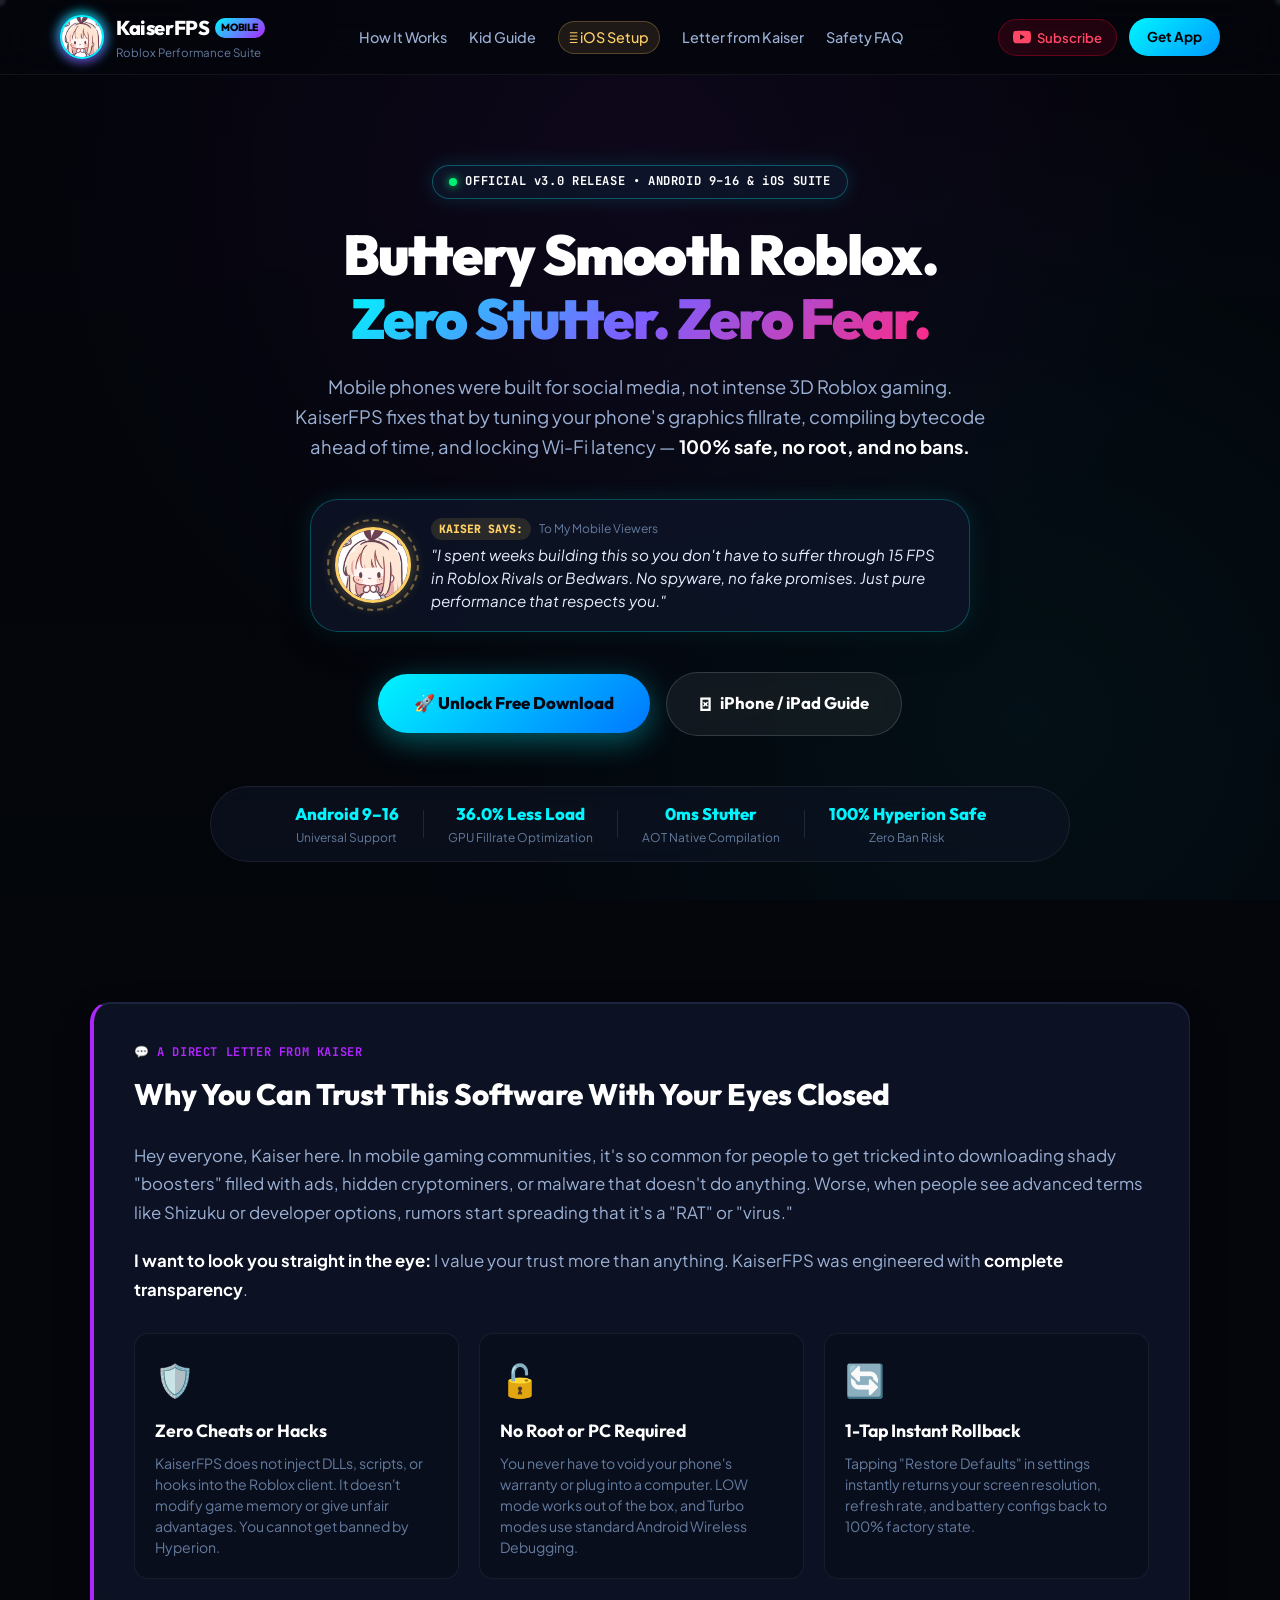
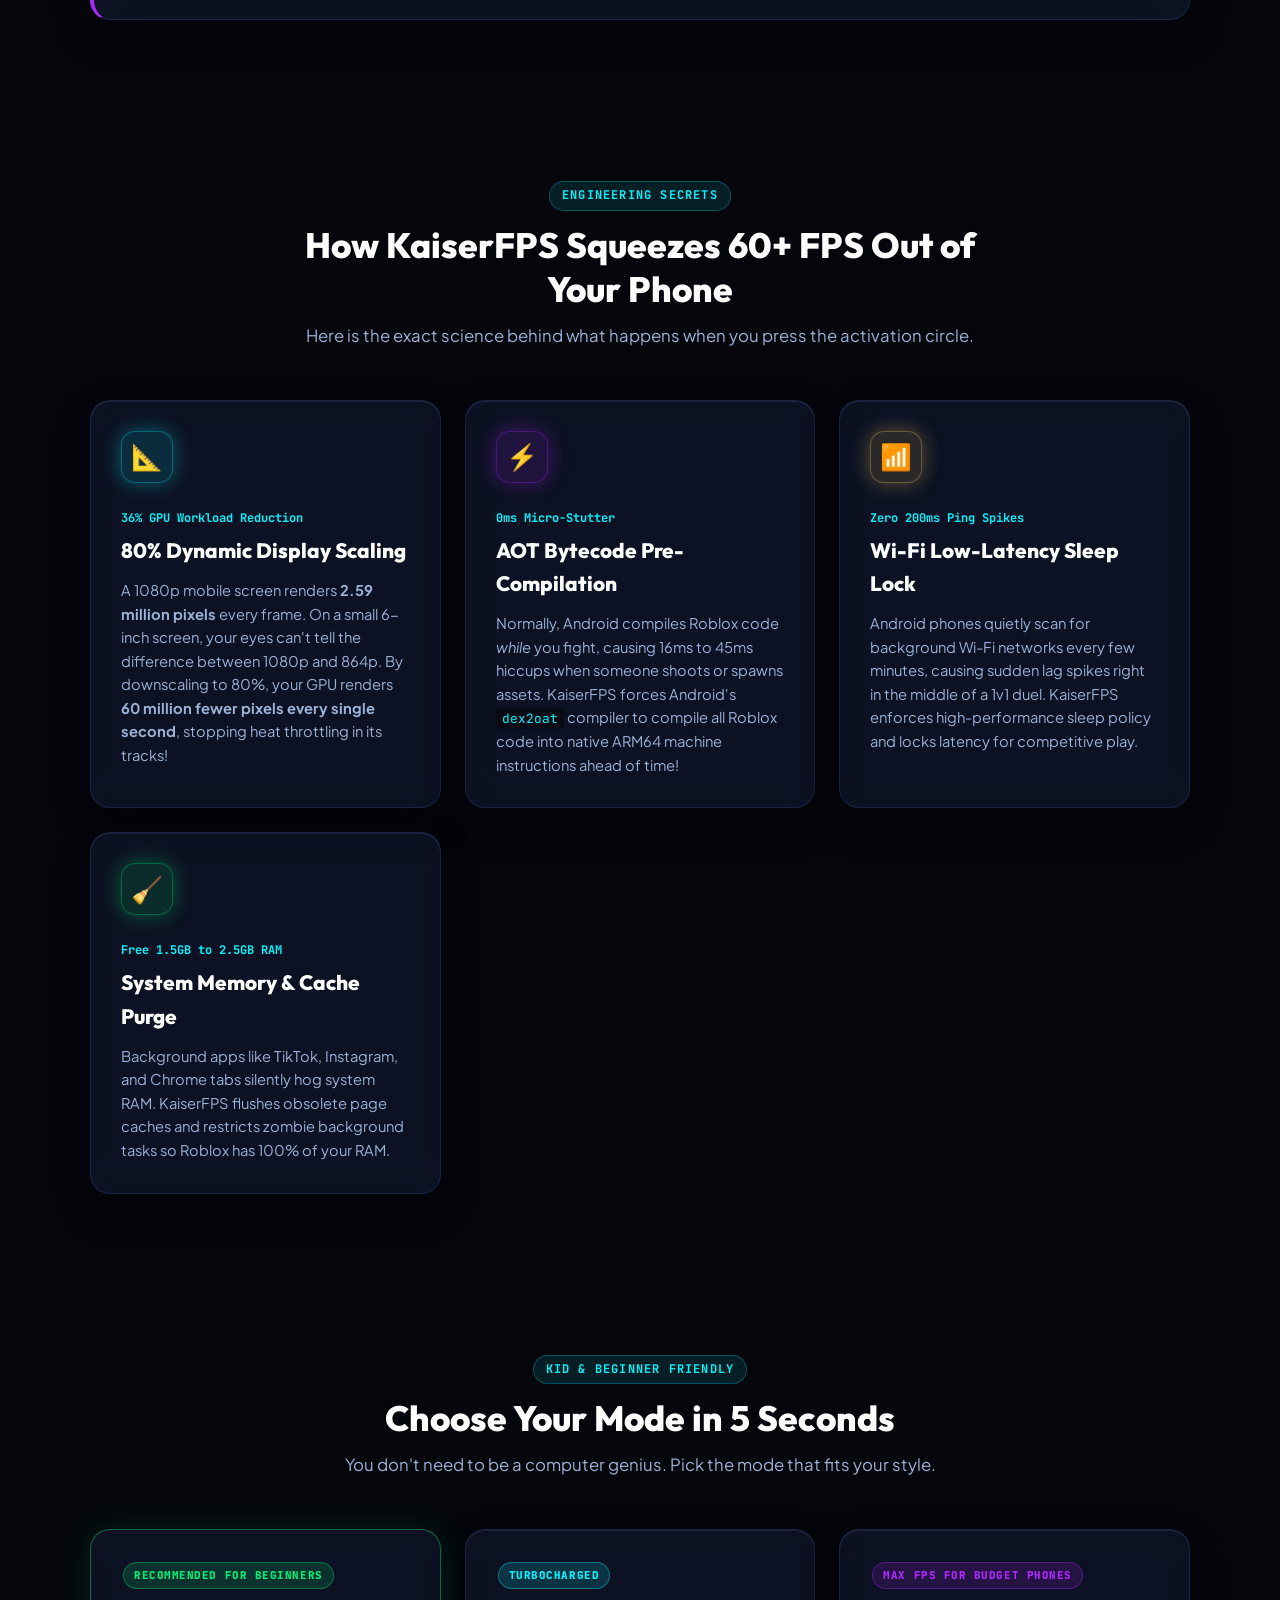
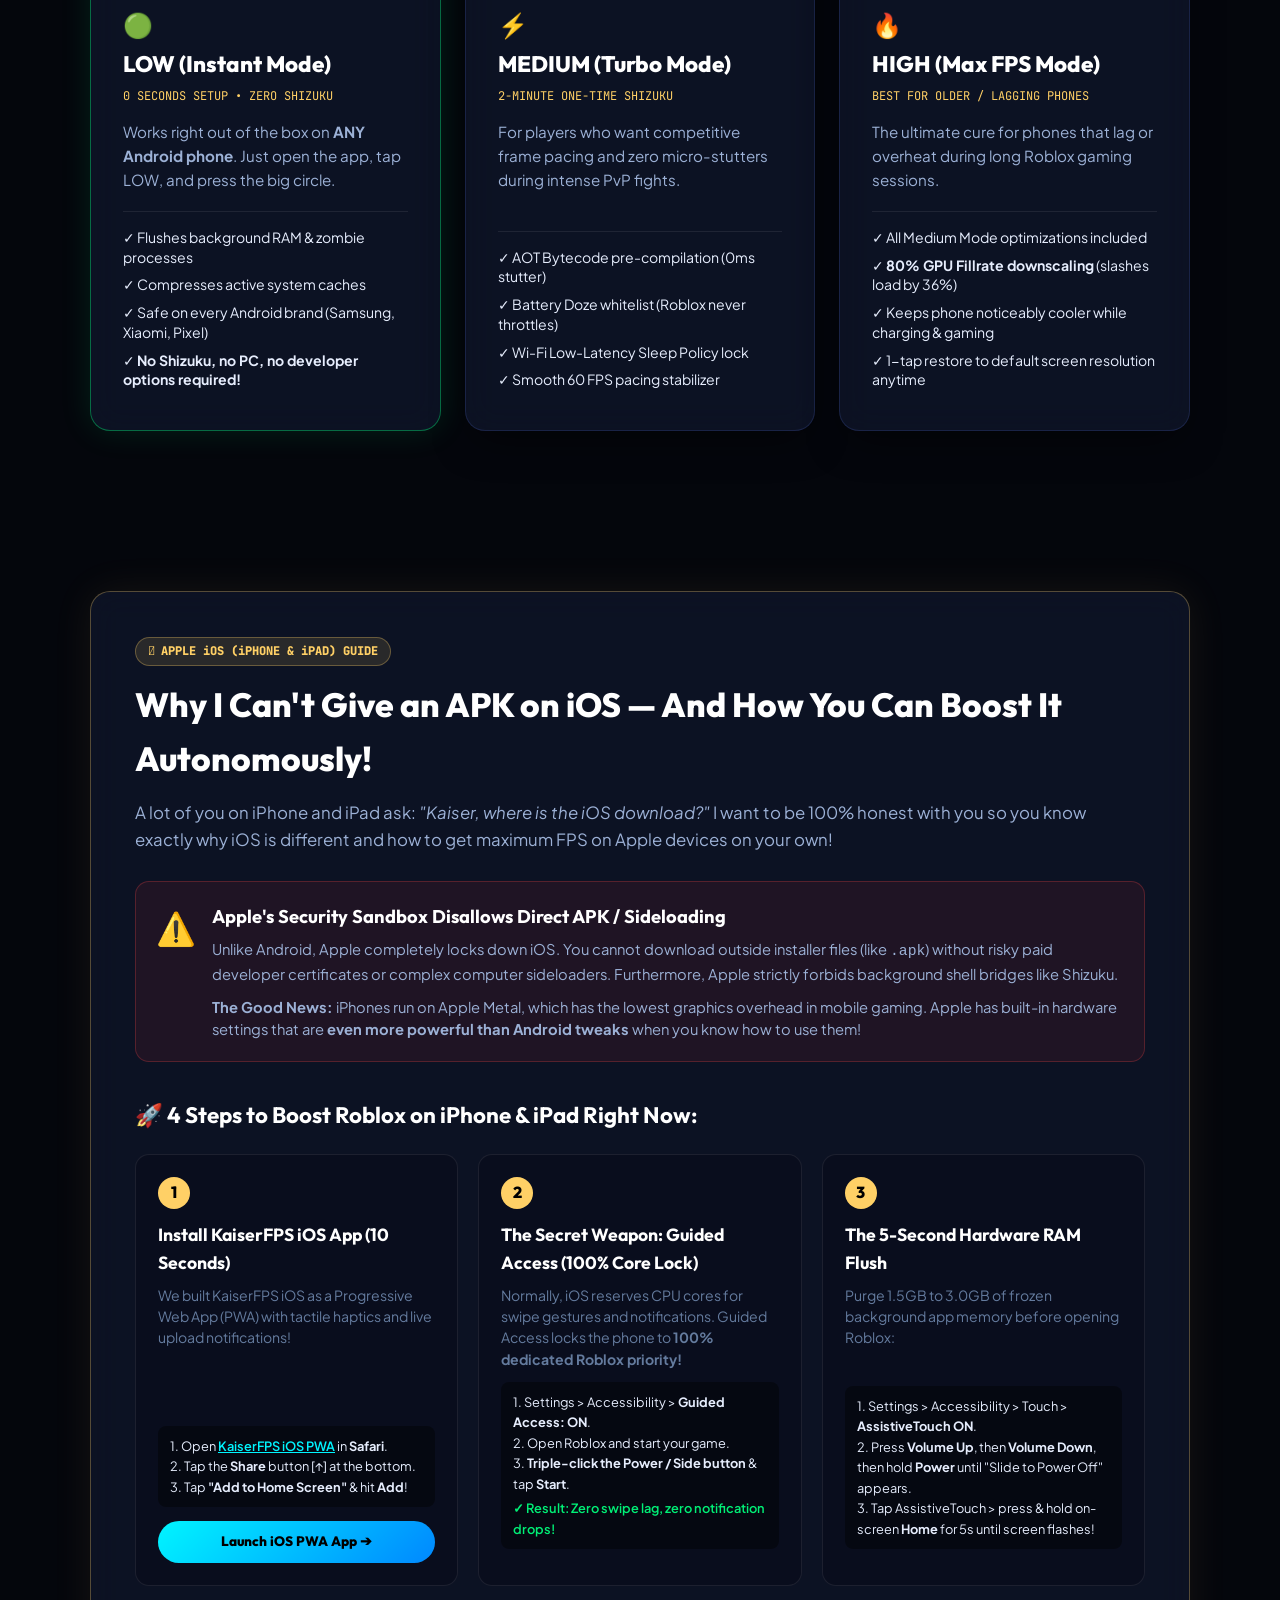
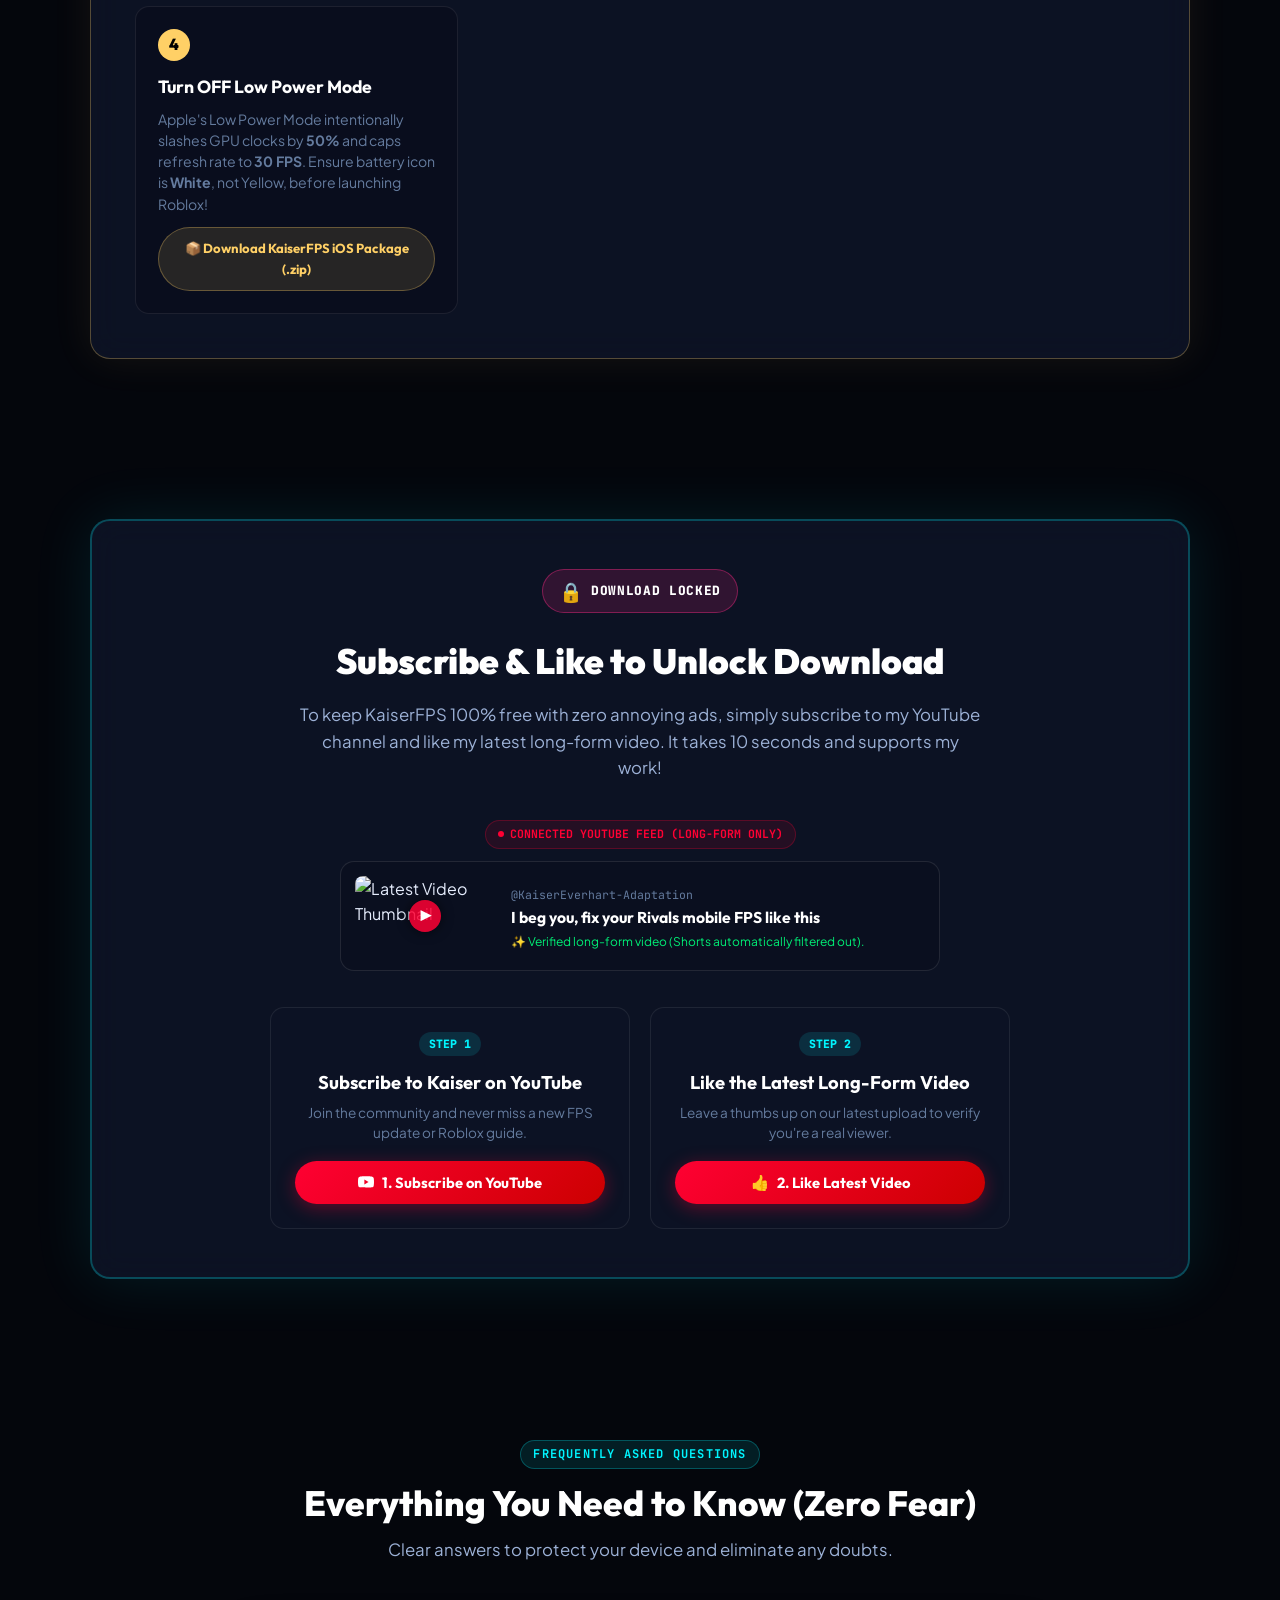
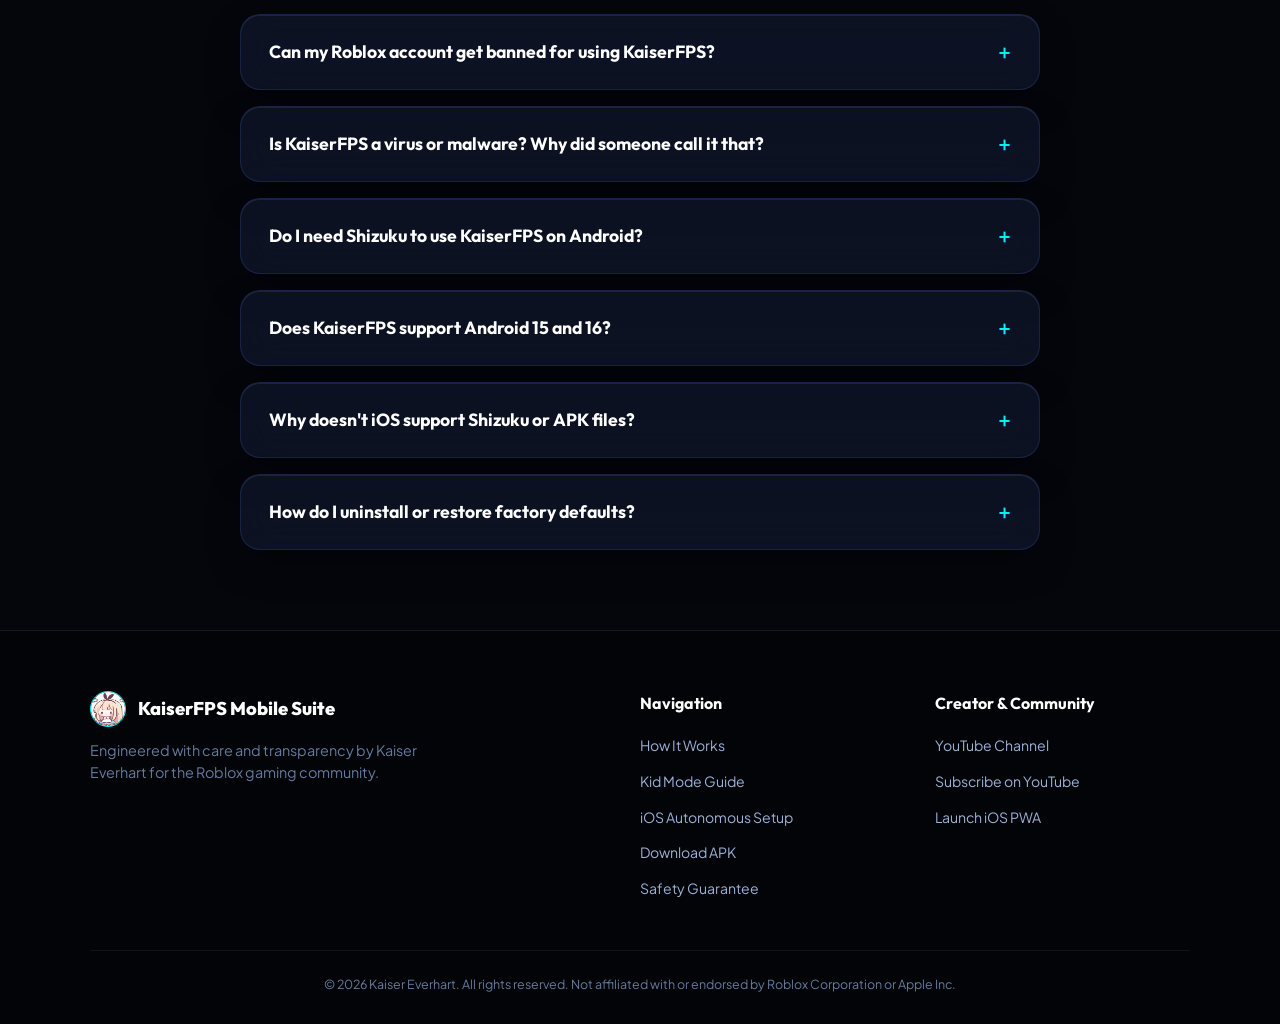
==== commit 9f206c8c: "Update index.html" ====
--- a/index.html
+++ b/index.html
@@ -434,15 +434,15 @@
           </div>
           
           <div class="video-preview-card" id="videoPreviewCard">
-            <div class="video-thumb-container">
-              <img src="https://i4.ytimg.com/vi/OUNl81bv4f0/hqdefault.jpg" alt="Latest Video Thumbnail" class="video-thumb-img" id="featuredVideoThumb">
-              <div class="play-overlay-icon">▶</div>
-            </div>
-            <div class="video-details">
-              <span class="video-channel-tag">@KaiserEverhart-Adaptation</span>
-              <h3 class="video-title-text" id="featuredVideoTitle">
-                Corax Is Finished... Why You Don't Need Rivals Cheats Anymore
-              </h3>
+<div class="video-thumb-container">
+  <img src="https://i4.ytimg.com/vi/tLureNE4Cbs/hqdefault.jpg" alt="Latest Video Thumbnail" class="video-thumb-img" id="featuredVideoThumb">
+  <div class="play-overlay-icon">▶</div>
+</div>
+<div class="video-details">
+  <span class="video-channel-tag">@KaiserEverhart-Adaptation</span>
+  <h3 class="video-title-text" id="featuredVideoTitle">
+    I beg you, fix your Rivals mobile FPS like this
+  </h3>
               <p class="video-note">
                 ✨ Verified long-form video (Shorts automatically filtered out).
               </p>
